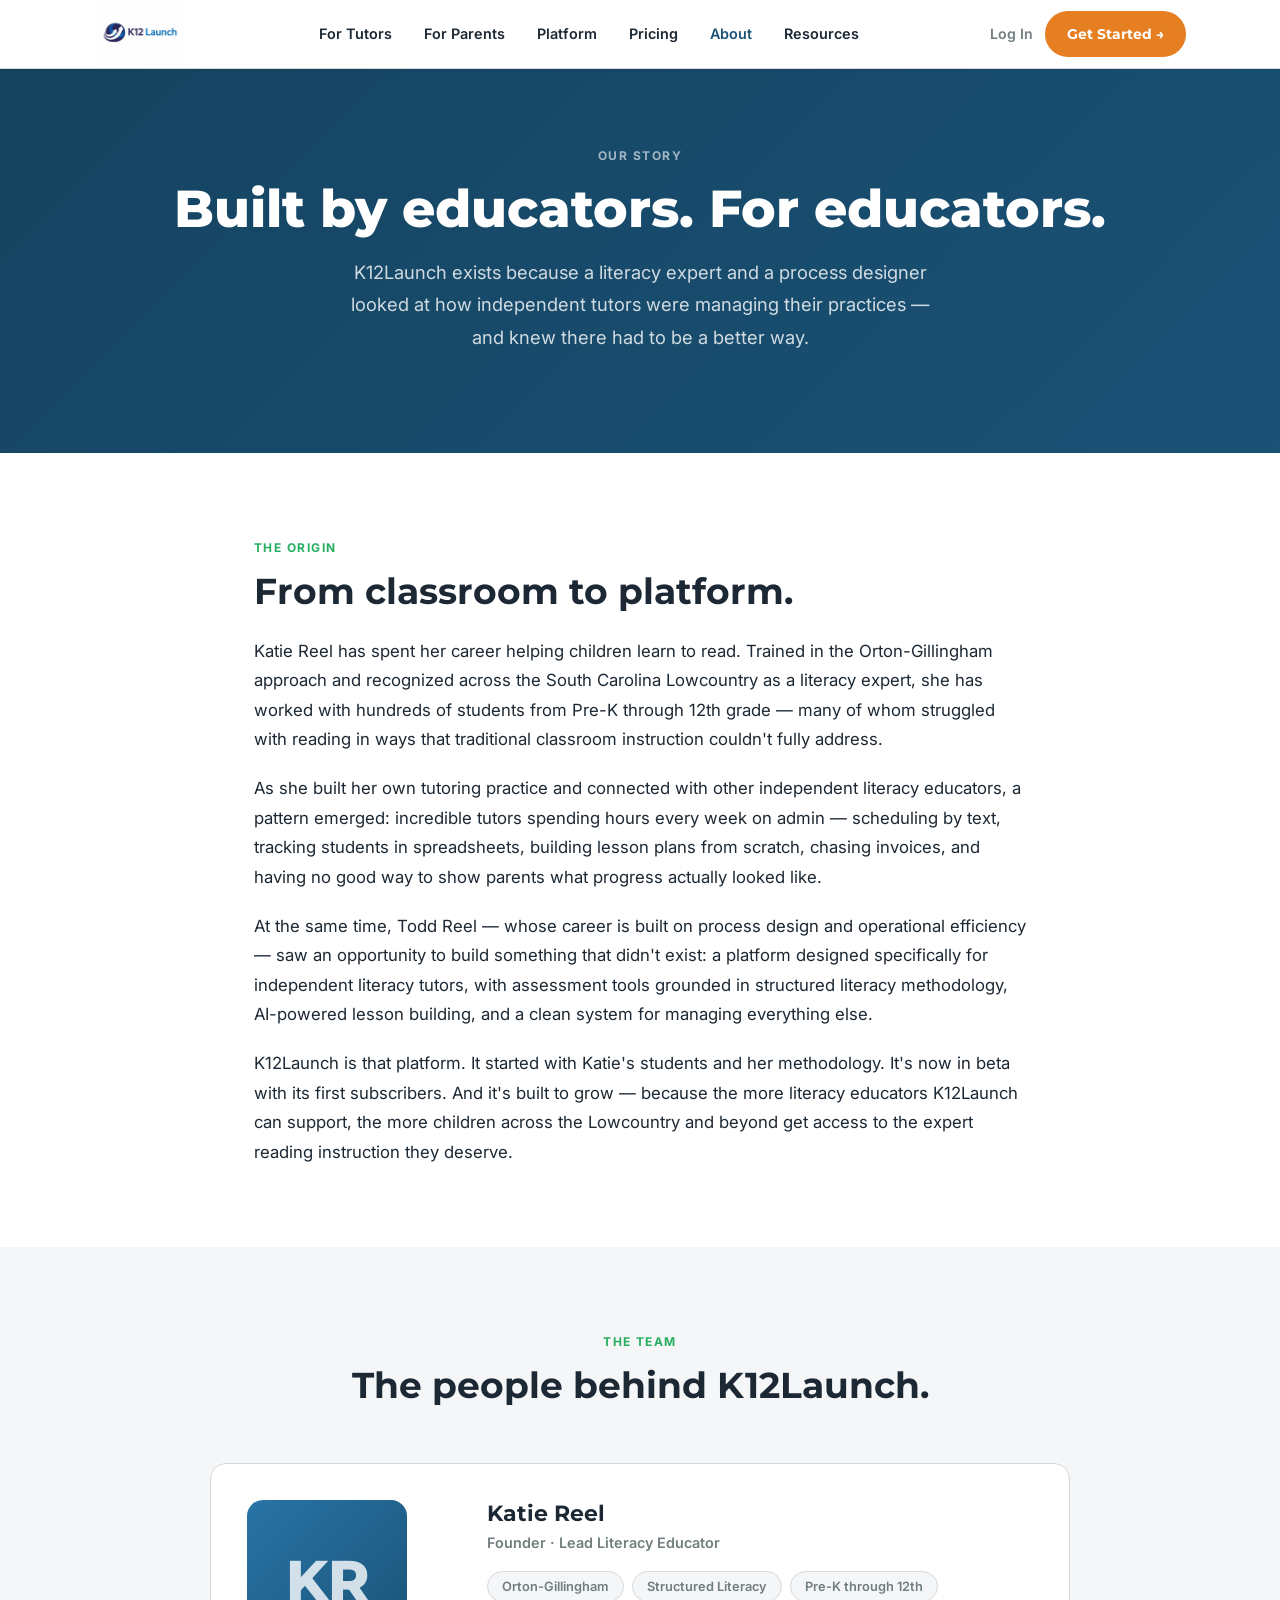
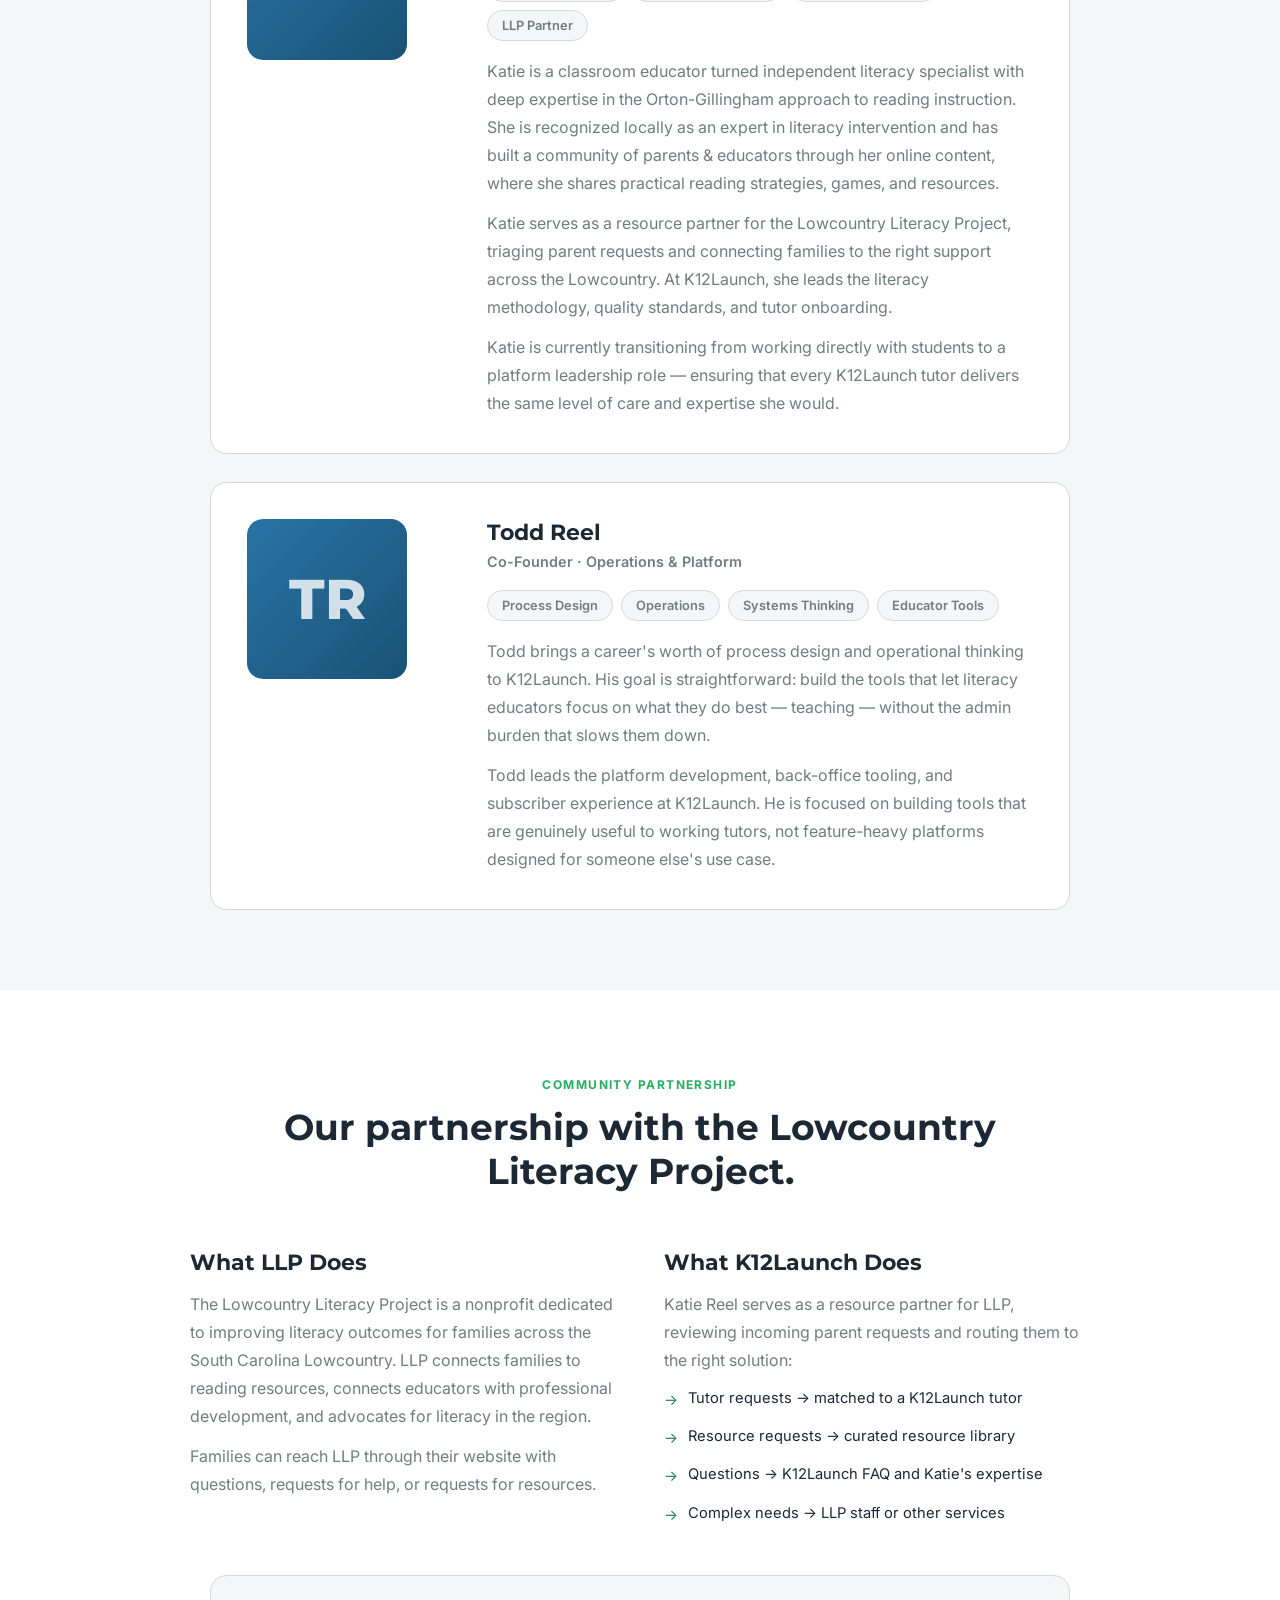
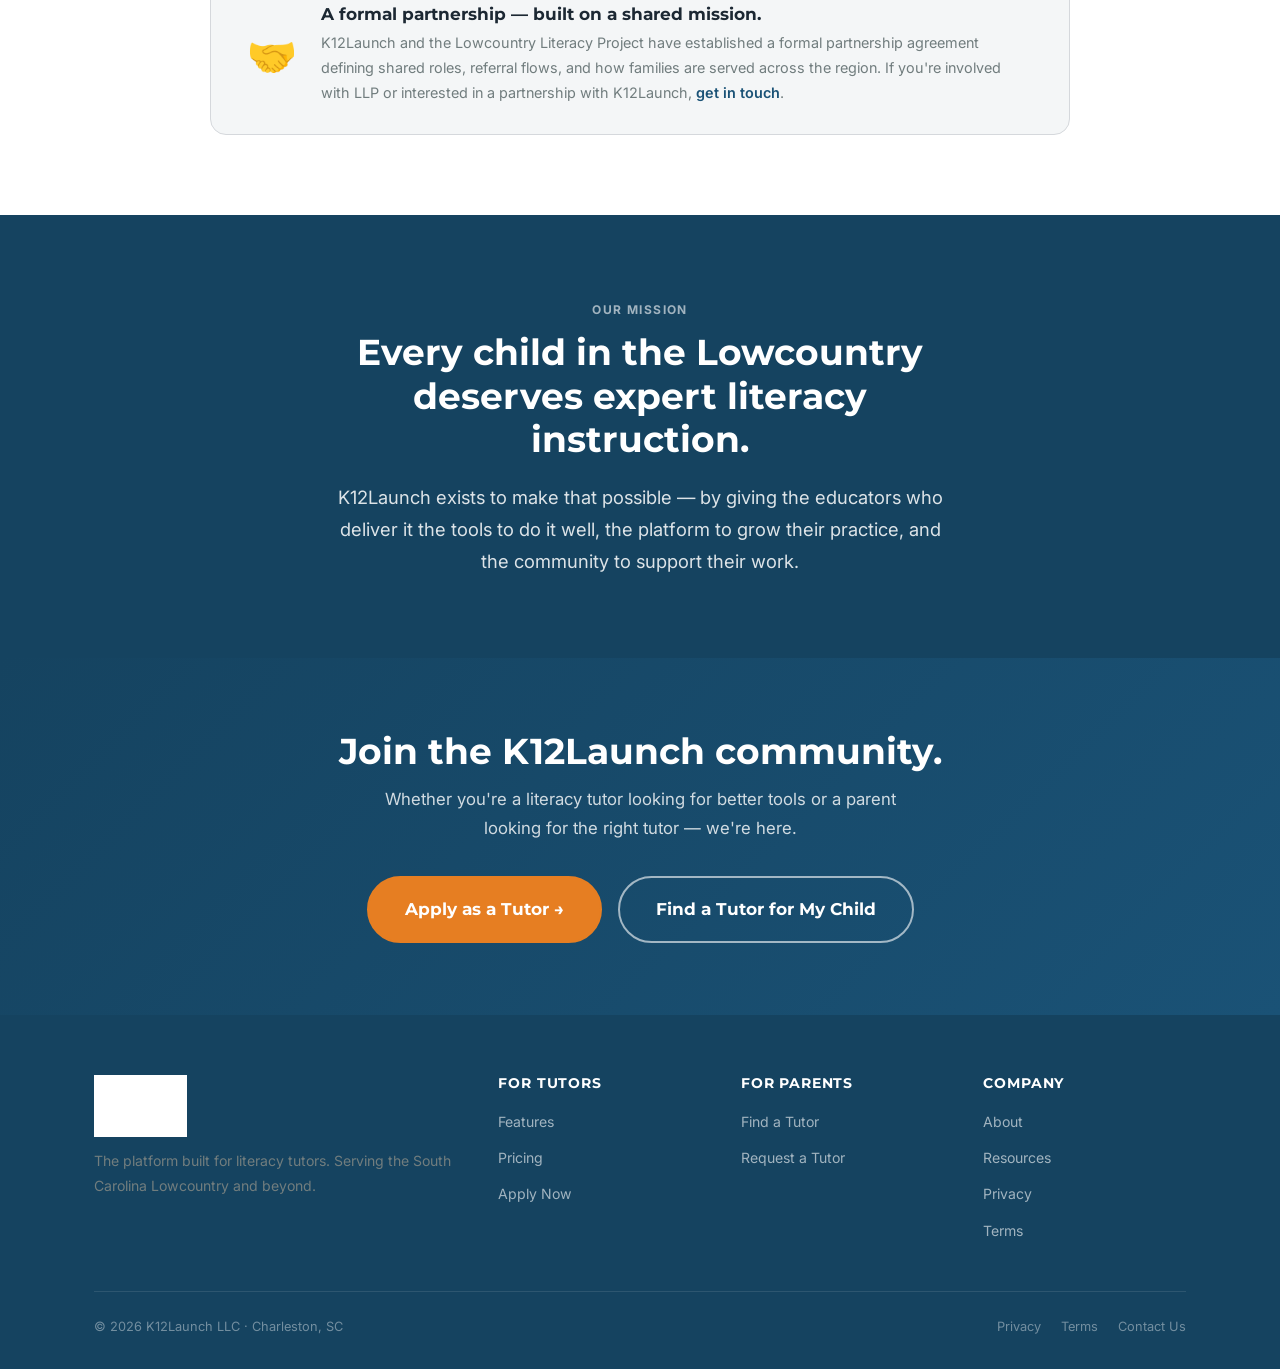
==== about.html @ 1f5b7066 "Update educator app screenshots, contact email, and About/Resources copy - Replace coded UI mockups " ====
﻿<!DOCTYPE html>
<html lang="en">
<head>
  <meta charset="UTF-8" />
  <meta name="viewport" content="width=device-width, initial-scale=1.0" />
  <title>About K12Launch — Built by Literacy Educators | Charleston, SC</title>
  <meta name="description" content="K12Launch was built by Katie Reel, Orton-Gillingham trained literacy educator, and Todd Reel. Learn our story, our structured literacy methodology, and our Lowcountry Literacy Project partnership." />
  <link rel="stylesheet" href="css/styles.css" />
</head>
<body>

<header class="nav">
  <div class="container">
    <div class="nav-inner">
      <a href="index.html" class="nav-logo"><img src="assets/k12launch-brand-logo.png" alt="K12Launch" /></a>
      <nav class="nav-links">
        <a href="for-tutors.html">For Tutors</a><a href="for-parents.html">For Parents</a>
        <a href="platform.html">Platform</a><a href="pricing.html">Pricing</a>
        <a href="about.html" class="active">About</a><a href="resources.html">Resources</a>
      </nav>
      <div class="nav-actions">
        <a href="https://k12launchstudent.lovable.app" target="_blank" rel="noopener noreferrer" class="nav-login">Log In</a>
        <a href="https://tally.so/r/obxk0M" target="_blank" rel="noopener noreferrer" class="btn btn-primary btn-sm">Get Started →</a>
        <button class="nav-hamburger" aria-label="Toggle menu" aria-expanded="false"><span></span><span></span><span></span></button>
      </div>
    </div>
  </div>
  <nav class="nav-mobile">
    <a href="for-tutors.html">For Tutors</a><a href="for-parents.html">For Parents</a>
    <a href="platform.html">Platform</a><a href="pricing.html">Pricing</a>
    <a href="about.html">About</a><a href="resources.html">Resources</a>
    <a href="https://k12launchstudent.lovable.app" target="_blank" rel="noopener noreferrer">Log In</a>
    <a href="https://tally.so/r/obxk0M" target="_blank" rel="noopener noreferrer" class="btn btn-primary">Get Started →</a>
  </nav>
</header>

<!-- HERO -->
<section class="page-hero">
  <div class="container">
    <div class="section-label section-label--light">Our Story</div>
    <h1>Built by educators. For educators.</h1>
    <p class="lead">K12Launch exists because a literacy expert and a process designer looked at how independent tutors were managing their practices — and knew there had to be a better way.</p>
  </div>
</section>

<!-- STORY -->
<section class="section">
  <div class="container" style="max-width:820px;margin:0 auto">
    <div class="section-label">The Origin</div>
    <h2 style="margin-bottom:24px">From classroom to platform.</h2>
    <p style="font-size:1.05rem;color:var(--text);margin-bottom:20px">Katie Reel has spent her career helping children learn to read. Trained in the Orton-Gillingham approach and recognized across the South Carolina Lowcountry as a literacy expert, she has worked with hundreds of students from Pre-K through 12th grade — many of whom struggled with reading in ways that traditional classroom instruction couldn't fully address.</p>
    <p style="font-size:1.05rem;color:var(--text);margin-bottom:20px">As she built her own tutoring practice and connected with other independent literacy educators, a pattern emerged: incredible tutors spending hours every week on admin — scheduling by text, tracking students in spreadsheets, building lesson plans from scratch, chasing invoices, and having no good way to show parents what progress actually looked like.</p>
    <p style="font-size:1.05rem;color:var(--text);margin-bottom:20px">At the same time, Todd Reel — whose career is built on process design and operational efficiency — saw an opportunity to build something that didn't exist: a platform designed specifically for independent literacy tutors, with assessment tools grounded in structured literacy methodology, AI-powered lesson building, and a clean system for managing everything else.</p>
    <p style="font-size:1.05rem;color:var(--text)">K12Launch is that platform. It started with Katie's students and her methodology. It's now in beta with its first subscribers. And it's built to grow — because the more literacy educators K12Launch can support, the more children across the Lowcountry and beyond get access to the expert reading instruction they deserve.</p>
  </div>
</section>

<!-- TEAM -->
<section class="section section--gray" id="katie">
  <div class="container">
    <div class="section-header text-center">
      <div class="section-label">The Team</div>
      <h2>The people behind K12Launch.</h2>
    </div>

    <div style="display:flex;flex-direction:column;gap:28px;max-width:860px;margin:0 auto">
      <div class="bio-card">
        <div>
          <div class="bio-avatar">KR</div>
          <!-- Replace bio-avatar with: <img src="assets/katie-reel.jpg" alt="Katie Reel" style="width:160px;height:160px;border-radius:12px;object-fit:cover"> -->
        </div>
        <div>
          <h2 class="bio-name">Katie Reel</h2>
          <div class="bio-title">Founder · Lead Literacy Educator</div>
          <div class="bio-tags">
            <span class="bio-tag">Orton-Gillingham</span>
            <span class="bio-tag">Structured Literacy</span>
            <span class="bio-tag">Pre-K through 12th</span>
            <span class="bio-tag">LLP Partner</span>
          </div>
          <p>Katie is a classroom educator turned independent literacy specialist with deep expertise in the Orton-Gillingham approach to reading instruction. She is recognized locally as an expert in literacy intervention and has built a community of parents &amp; educators through her online content, where she shares practical reading strategies, games, and resources.</p>
          <p style="margin-top:12px">Katie serves as a resource partner for the Lowcountry Literacy Project, triaging parent requests and connecting families to the right support across the Lowcountry. At K12Launch, she leads the literacy methodology, quality standards, and tutor onboarding.</p>
          <p style="margin-top:12px">Katie is currently transitioning from working directly with students to a platform leadership role — ensuring that every K12Launch tutor delivers the same level of care and expertise she would.</p>
        </div>
      </div>

      <div class="bio-card">
        <div>
          <div class="bio-avatar">TR</div>
          <!-- Replace bio-avatar with: <img src="assets/todd-reel.jpg" alt="Todd Reel" style="width:160px;height:160px;border-radius:12px;object-fit:cover"> -->
        </div>
        <div>
          <h2 class="bio-name">Todd Reel</h2>
          <div class="bio-title">Co-Founder · Operations &amp; Platform</div>
          <div class="bio-tags">
            <span class="bio-tag">Process Design</span>
            <span class="bio-tag">Operations</span>
            <span class="bio-tag">Systems Thinking</span>
            <span class="bio-tag">Educator Tools</span>
          </div>
          <p>Todd brings a career's worth of process design and operational thinking to K12Launch. His goal is straightforward: build the tools that let literacy educators focus on what they do best — teaching — without the admin burden that slows them down.</p>
          <p style="margin-top:12px">Todd leads the platform development, back-office tooling, and subscriber experience at K12Launch. He is focused on building tools that are genuinely useful to working tutors, not feature-heavy platforms designed for someone else's use case.</p>
        </div>
      </div>
    </div>
  </div>
</section>

<!-- LLP -->
<section class="section" id="llp">
  <div class="container">
    <div class="section-header text-center">
      <div class="section-label">Community Partnership</div>
      <h2>Our partnership with the Lowcountry Literacy Project.</h2>
    </div>
    <div style="display:grid;grid-template-columns:1fr 1fr;gap:48px;align-items:start;max-width:900px;margin:0 auto">
      <div>
        <h3 style="margin-bottom:14px">What LLP Does</h3>
        <p>The Lowcountry Literacy Project is a nonprofit dedicated to improving literacy outcomes for families across the South Carolina Lowcountry. LLP connects families to reading resources, connects educators with professional development, and advocates for literacy in the region.</p>
        <p style="margin-top:12px">Families can reach LLP through their website with questions, requests for help, or requests for resources.</p>
      </div>
      <div>
        <h3 style="margin-bottom:14px">What K12Launch Does</h3>
        <p>Katie Reel serves as a resource partner for LLP, reviewing incoming parent requests and routing them to the right solution:</p>
        <div class="feature-list" style="margin-top:12px">
          <div class="feature-list-item"><span class="check">→</span> Tutor requests → matched to a K12Launch tutor</div>
          <div class="feature-list-item"><span class="check">→</span> Resource requests → curated resource library</div>
          <div class="feature-list-item"><span class="check">→</span> Questions → K12Launch FAQ and Katie's expertise</div>
          <div class="feature-list-item"><span class="check">→</span> Complex needs → LLP staff or other services</div>
        </div>
      </div>
    </div>
    <div style="margin-top:48px">
      <div class="llp-banner">
        <div class="llp-banner-icon">🤝</div>
        <div>
          <h3>A formal partnership — built on a shared mission.</h3>
          <p>K12Launch and the Lowcountry Literacy Project have established a formal partnership agreement defining shared roles, referral flows, and how families are served across the region. If you're involved with LLP or interested in a partnership with K12Launch, <a href="mailto:k12launch@gmail.com">get in touch</a>.</p>
        </div>
      </div>
    </div>
  </div>
</section>

<!-- MISSION -->
<section class="section section--dark">
  <div class="container text-center" style="max-width:680px;margin:0 auto">
    <div class="section-label section-label--light">Our Mission</div>
    <h2 style="margin-bottom:20px">Every child in the Lowcountry deserves expert literacy instruction.</h2>
    <p class="lead text-white" style="opacity:.85">K12Launch exists to make that possible — by giving the educators who deliver it the tools to do it well, the platform to grow their practice, and the community to support their work.</p>
  </div>
</section>

<!-- CTA -->
<section class="cta-band">
  <div class="container">
    <h2>Join the K12Launch community.</h2>
    <p>Whether you're a literacy tutor looking for better tools or a parent looking for the right tutor — we're here.</p>
    <div class="btn-group">
      <a href="https://tally.so/r/obxk0M" target="_blank" rel="noopener noreferrer" class="btn btn-primary btn-lg">Apply as a Tutor →</a>
      <a href="contact.html" class="btn btn-secondary btn-lg">Find a Tutor for My Child</a>
    </div>
  </div>
</section>

<footer class="footer">
  <div class="container">
    <div class="footer-grid">
      <div class="footer-brand"><a href="index.html" class="nav-logo"><img src="assets/k12launch-brand-logo.png" alt="K12Launch" /></a><p class="footer-tagline">The platform built for literacy tutors. Serving the South Carolina Lowcountry and beyond.</p></div>
      <div class="footer-col"><h5>For Tutors</h5><ul><li><a href="for-tutors.html">Features</a></li><li><a href="pricing.html">Pricing</a></li><li><a href="https://tally.so/r/obxk0M" target="_blank" rel="noopener noreferrer">Apply Now</a></li></ul></div>
      <div class="footer-col"><h5>For Parents</h5><ul><li><a href="for-parents.html">Find a Tutor</a></li><li><a href="contact.html">Request a Tutor</a></li></ul></div>
      <div class="footer-col"><h5>Company</h5><ul><li><a href="about.html">About</a></li><li><a href="resources.html">Resources</a></li><li><a href="privacy.html">Privacy</a></li><li><a href="terms.html">Terms</a></li></ul></div>
    </div>
    <div class="footer-bottom"><span>© 2026 K12Launch LLC · Charleston, SC</span><div class="footer-bottom-links"><a href="privacy.html">Privacy</a><a href="terms.html">Terms</a><a href="mailto:k12launch@gmail.com">Contact Us</a></div></div>
  </div>
</footer>
<script src="js/main.js"></script>
</body>
</html>
---- css/styles.css ----
/* ============================================================
   K12Launch — Main Stylesheet
   UPDATE BRAND COLORS: search for "BRAND" to find all
   color variables that should match your logo/brand palette.
   ============================================================ */

/* --- Google Fonts import --- */
@import url('https://fonts.googleapis.com/css2?family=Montserrat:wght@600;700;800&family=Inter:wght@400;500;600&display=swap');

/* --- Design Tokens --- */
:root {
  /* BRAND COLORS — update these to match your logo */
  --primary:        #1A5276;   /* Deep navy blue — main brand color */
  --primary-light:  #2874A6;
  --primary-dark:   #154360;
  --secondary:      #1E8449;   /* Green — progress, growth */
  --secondary-light:#27AE60;
  --accent:         #E67E22;   /* Orange — CTAs, highlights */
  --accent-hover:   #CA6F1E;

  /* Neutrals */
  --text:           #1C2833;
  --text-muted:     #717D7E;
  --bg:             #F4F6F7;
  --bg-white:       #FFFFFF;
  --border:         #D5D8DC;

  /* Shadows */
  --shadow-sm:      0 1px 4px rgba(0,0,0,0.08);
  --shadow:         0 2px 12px rgba(0,0,0,0.10);
  --shadow-lg:      0 8px 32px rgba(0,0,0,0.14);

  /* Spacing */
  --section-pad:    80px;
  --section-pad-sm: 48px;

  /* Radius */
  --radius:         8px;
  --radius-lg:      16px;
  --radius-pill:    999px;

  /* Typography */
  --font-body:      'Inter', -apple-system, BlinkMacSystemFont, 'Segoe UI', sans-serif;
  --font-heading:   'Montserrat', -apple-system, BlinkMacSystemFont, 'Segoe UI', sans-serif;

  /* Max width */
  --max-w:          1140px;
  --max-w-text:     720px;
}

/* --- Reset & Base --- */
*, *::before, *::after { box-sizing: border-box; margin: 0; padding: 0; }

html { scroll-behavior: smooth; font-size: 16px; }

body {
  font-family: var(--font-body);
  color: var(--text);
  background: var(--bg-white);
  line-height: 1.65;
  -webkit-font-smoothing: antialiased;
}

img { max-width: 100%; display: block; }
a { color: inherit; text-decoration: none; }
ul { list-style: none; }
button { cursor: pointer; font-family: inherit; }

/* --- Typography Scale --- */
h1, h2, h3, h4, h5 {
  font-family: var(--font-heading);
  line-height: 1.2;
  color: var(--text);
}
h1 { font-size: clamp(2rem, 5vw, 3.25rem); font-weight: 800; }
h2 { font-size: clamp(1.5rem, 3.5vw, 2.25rem); font-weight: 700; }
h3 { font-size: clamp(1.1rem, 2.5vw, 1.4rem); font-weight: 700; }
h4 { font-size: 1.05rem; font-weight: 600; }
p  { font-size: 1rem; color: var(--text-muted); line-height: 1.75; }
p.lead { font-size: 1.15rem; color: var(--text); }

/* --- Layout Utilities --- */
.container {
  width: 100%;
  max-width: var(--max-w);
  margin: 0 auto;
  padding: 0 24px;
}
.section { padding: var(--section-pad) 0; }
.section--gray { background: var(--bg); }
.section--dark { background: var(--primary-dark); color: #fff; }
.section--dark h2, .section--dark h3 { color: #fff; }
.section--dark p { color: rgba(255,255,255,0.75); }

.text-center { text-align: center; }
.text-white  { color: #fff !important; }
.mb-4  { margin-bottom: 16px; }
.mb-8  { margin-bottom: 32px; }
.mb-12 { margin-bottom: 48px; }
.mt-8  { margin-top: 32px; }

.section-label {
  display: inline-block;
  font-size: 0.75rem;
  font-weight: 700;
  letter-spacing: 0.12em;
  text-transform: uppercase;
  color: var(--secondary-light);
  margin-bottom: 12px;
}
.section-label--light { color: rgba(255,255,255,0.6); }

.section-header {
  max-width: var(--max-w-text);
  margin: 0 auto 56px;
}
.section-header p { margin-top: 16px; font-size: 1.05rem; }

/* --- Grid Systems --- */
.grid-2 { display: grid; grid-template-columns: repeat(2,1fr); gap: 32px; }
.grid-3 { display: grid; grid-template-columns: repeat(3,1fr); gap: 28px; }
.grid-4 { display: grid; grid-template-columns: repeat(4,1fr); gap: 24px; }

@media (max-width: 900px) {
  .grid-3, .grid-4 { grid-template-columns: repeat(2,1fr); }
}
@media (max-width: 600px) {
  .grid-2, .grid-3, .grid-4 { grid-template-columns: 1fr; }
}

/* --- Buttons --- */
.btn {
  display: inline-flex;
  align-items: center;
  gap: 8px;
  padding: 14px 28px;
  border-radius: var(--radius-pill);
  font-family: var(--font-heading);
  font-size: 0.95rem;
  font-weight: 700;
  border: 2px solid transparent;
  transition: all 0.2s ease;
  white-space: nowrap;
}
.btn-primary {
  background: var(--accent);
  color: #fff;
  border-color: var(--accent);
}
.btn-primary:hover {
  background: var(--accent-hover);
  border-color: var(--accent-hover);
  transform: translateY(-1px);
  box-shadow: 0 4px 16px rgba(230,126,34,0.35);
}
.btn-secondary {
  background: transparent;
  color: #fff;
  border-color: rgba(255,255,255,0.6);
}
.btn-secondary:hover {
  background: rgba(255,255,255,0.12);
  border-color: #fff;
}
.btn-outline {
  background: transparent;
  color: var(--primary);
  border-color: var(--primary);
}
.btn-outline:hover {
  background: var(--primary);
  color: #fff;
}
.btn-green {
  background: var(--secondary);
  color: #fff;
  border-color: var(--secondary);
}
.btn-green:hover {
  background: var(--secondary-light);
  border-color: var(--secondary-light);
  transform: translateY(-1px);
}
.btn-sm { padding: 10px 20px; font-size: 0.85rem; }
.btn-lg { padding: 18px 36px; font-size: 1.05rem; }

/* --- Cards --- */
.card {
  background: var(--bg-white);
  border-radius: var(--radius-lg);
  padding: 32px;
  box-shadow: var(--shadow);
  transition: box-shadow 0.2s, transform 0.2s;
}
.card:hover { box-shadow: var(--shadow-lg); transform: translateY(-2px); }

.card-icon {
  width: 56px;
  height: 56px;
  border-radius: var(--radius);
  background: var(--bg);
  display: flex;
  align-items: center;
  justify-content: center;
  margin-bottom: 20px;
  font-size: 1.6rem;
}
.card-icon--blue  { background: rgba(26,82,118,0.1); }
.card-icon--green { background: rgba(30,132,73,0.1); }
.card-icon--orange{ background: rgba(230,126,34,0.1);}

.card h3 { margin-bottom: 10px; }
.card p  { font-size: 0.95rem; }

/* --- Badge --- */
.badge {
  display: inline-block;
  padding: 4px 12px;
  border-radius: var(--radius-pill);
  font-size: 0.72rem;
  font-weight: 700;
  letter-spacing: 0.06em;
  text-transform: uppercase;
}
.badge--coming { background: #FEF9E7; color: #B7950B; border: 1px solid #F9E79F; }
.badge--new    { background: #EAFAF1; color: #1E8449; border: 1px solid #A9DFBF; }
.badge--beta   { background: #EBF5FB; color: #1A5276; border: 1px solid #AED6F1; }

/* ============================================================
   NAVIGATION
   ============================================================ */
.nav {
  position: sticky;
  top: 0;
  z-index: 100;
  background: var(--bg-white);
  border-bottom: 1px solid var(--border);
  box-shadow: var(--shadow-sm);
}
.nav-inner {
  display: flex;
  align-items: center;
  justify-content: space-between;
  height: 68px;
  gap: 16px;
}

/* Logo */
.nav-logo {
  display: flex;
  align-items: center;
  gap: 10px;
  flex-shrink: 0;
}
.nav-logo img {
  height: 62px;
  width: auto;
}
.nav-logo-text {
  font-family: var(--font-heading);
  font-size: 1.3rem;
  font-weight: 800;
  color: var(--primary);
}
.nav-logo-text span { color: var(--accent); }

/* Desktop links */
.nav-links {
  display: flex;
  align-items: center;
  gap: 4px;
}
.nav-links a {
  padding: 8px 14px;
  border-radius: var(--radius);
  font-size: 0.9rem;
  font-weight: 600;
  color: var(--text);
  transition: background 0.15s, color 0.15s;
}
.nav-links a:hover { background: var(--bg); color: var(--primary); }
.nav-links a.active { color: var(--primary); }

/* Nav actions */
.nav-actions {
  display: flex;
  align-items: center;
  gap: 12px;
  flex-shrink: 0;
}
.nav-login {
  font-size: 0.88rem;
  font-weight: 600;
  color: var(--text-muted);
  transition: color 0.15s;
}
.nav-login:hover { color: var(--primary); }

/* Hamburger */
.nav-hamburger {
  display: none;
  flex-direction: column;
  gap: 5px;
  background: none;
  border: none;
  padding: 6px;
  border-radius: var(--radius);
}
.nav-hamburger span {
  display: block;
  width: 24px;
  height: 2px;
  background: var(--text);
  border-radius: 2px;
  transition: all 0.25s;
}

/* Mobile nav */
.nav-mobile {
  display: none;
  flex-direction: column;
  padding: 16px 24px 24px;
  border-top: 1px solid var(--border);
  gap: 4px;
}
.nav-mobile a {
  padding: 10px 12px;
  border-radius: var(--radius);
  font-size: 0.95rem;
  font-weight: 600;
  color: var(--text);
  display: block;
}
.nav-mobile a:hover { background: var(--bg); color: var(--primary); }
.nav-mobile .btn { margin-top: 12px; width: 100%; justify-content: center; }

@media (max-width: 860px) {
  .nav-links, .nav-login { display: none; }
  .nav-hamburger { display: flex; }
  .nav-mobile.open { display: flex; }
}

/* ============================================================
   HERO
   ============================================================ */
.hero {
  background: linear-gradient(135deg, var(--primary-dark) 0%, var(--primary) 60%, var(--primary-light) 100%);
  color: #fff;
  padding: 100px 0 80px;
  position: relative;
  overflow: hidden;
}
.hero::before {
  content: '';
  position: absolute;
  inset: 0;
  background: url("data:image/svg+xml,%3Csvg width='60' height='60' viewBox='0 0 60 60' xmlns='http://www.w3.org/2000/svg'%3E%3Cg fill='none' fill-rule='evenodd'%3E%3Cg fill='%23ffffff' fill-opacity='0.03'%3E%3Cpath d='M36 34v-4h-2v4h-4v2h4v4h2v-4h4v-2h-4zm0-30V0h-2v4h-4v2h4v4h2V6h4V4h-4zM6 34v-4H4v4H0v2h4v4h2v-4h4v-2H6zM6 4V0H4v4H0v2h4v4h2V6h4V4H6z'/%3E%3C/g%3E%3C/g%3E%3C/svg%3E");
}
.hero .container { position: relative; }
.hero h1 { color: #fff; margin-bottom: 20px; }
.hero p.lead { color: rgba(255,255,255,0.85); max-width: 580px; margin-bottom: 36px; }
.hero-ctas { display: flex; gap: 16px; flex-wrap: wrap; }
.hero-eyebrow {
  display: inline-block;
  background: rgba(255,255,255,0.15);
  border: 1px solid rgba(255,255,255,0.25);
  border-radius: var(--radius-pill);
  padding: 6px 16px;
  font-size: 0.8rem;
  font-weight: 600;
  letter-spacing: 0.06em;
  text-transform: uppercase;
  color: rgba(255,255,255,0.9);
  margin-bottom: 20px;
}

/* Hero split (two columns) */
.hero-split { display: grid; grid-template-columns: 1fr 1fr; gap: 60px; align-items: center; }
.hero-visual {
  background: rgba(255,255,255,0.08);
  border: 1px solid rgba(255,255,255,0.15);
  border-radius: var(--radius-lg);
  padding: 32px;
  backdrop-filter: blur(8px);
}
.hero-visual-label {
  font-size: 0.72rem;
  font-weight: 700;
  letter-spacing: 0.1em;
  text-transform: uppercase;
  color: rgba(255,255,255,0.5);
  margin-bottom: 16px;
}
.stat-row { display: flex; gap: 24px; flex-wrap: wrap; }
.stat-item { flex: 1; min-width: 100px; }
.stat-num {
  font-family: var(--font-heading);
  font-size: 2rem;
  font-weight: 800;
  color: #fff;
  line-height: 1;
}
.stat-label { font-size: 0.8rem; color: rgba(255,255,255,0.6); margin-top: 4px; }

@media (max-width: 780px) {
  .hero { padding: 64px 0 56px; }
  .hero-split { grid-template-columns: 1fr; gap: 40px; }
  .hero-visual { display: none; }
}

/* ============================================================
   PROOF BAR
   ============================================================ */
.proof-bar {
  background: var(--primary-dark);
  padding: 20px 0;
}
.proof-bar-inner {
  display: flex;
  align-items: center;
  justify-content: center;
  gap: 40px;
  flex-wrap: wrap;
}
.proof-item {
  display: flex;
  align-items: center;
  gap: 10px;
  color: rgba(255,255,255,0.8);
  font-size: 0.88rem;
  font-weight: 600;
}
.proof-item .icon { font-size: 1.1rem; }

/* ============================================================
   AUDIENCE SPLIT
   ============================================================ */
.audience-split { display: grid; grid-template-columns: 1fr 1fr; gap: 0; }
.audience-panel {
  padding: 64px 48px;
}
.audience-panel--tutors { background: var(--bg-white); }
.audience-panel--parents { background: var(--bg); }
.audience-panel h2 { margin-bottom: 12px; }
.audience-panel p { margin-bottom: 28px; }
.audience-benefits { display: flex; flex-direction: column; gap: 16px; margin-bottom: 32px; }
.audience-benefit {
  display: flex;
  align-items: flex-start;
  gap: 14px;
}
.audience-benefit-icon {
  width: 36px;
  height: 36px;
  border-radius: var(--radius);
  display: flex;
  align-items: center;
  justify-content: center;
  font-size: 1rem;
  flex-shrink: 0;
  margin-top: 2px;
}
.audience-benefit-icon--blue   { background: rgba(26,82,118,0.1); }
.audience-benefit-icon--green  { background: rgba(30,132,73,0.1); }
.audience-benefit h4 { margin-bottom: 2px; font-size: 0.95rem; }
.audience-benefit p  { font-size: 0.88rem; margin: 0; }

@media (max-width: 780px) {
  .audience-split { grid-template-columns: 1fr; }
  .audience-panel { padding: 48px 24px; }
}

/* ============================================================
   STEPS / HOW IT WORKS
   ============================================================ */
.steps { display: grid; grid-template-columns: repeat(3,1fr); gap: 32px; counter-reset: steps; }
.step {
  position: relative;
  padding-left: 24px;
}
.step::before {
  counter-increment: steps;
  content: counter(steps);
  position: absolute;
  left: 0;
  top: 0;
  width: 32px;
  height: 32px;
  border-radius: 50%;
  background: var(--primary);
  color: #fff;
  font-family: var(--font-heading);
  font-size: 0.85rem;
  font-weight: 800;
  display: flex;
  align-items: center;
  justify-content: center;
  flex-shrink: 0;
}
.step-content { padding-left: 12px; }
.step h3 { margin-bottom: 8px; font-size: 1.05rem; }
.step p  { font-size: 0.92rem; }

@media (max-width: 700px) {
  .steps { grid-template-columns: 1fr; gap: 28px; }
}

/* ============================================================
   FEATURE GRID
   ============================================================ */
.feature-card {
  background: var(--bg-white);
  border: 1px solid var(--border);
  border-radius: var(--radius-lg);
  padding: 28px;
  transition: box-shadow 0.2s, transform 0.2s;
}
.feature-card:hover { box-shadow: var(--shadow-lg); transform: translateY(-2px); }
.feature-card .badge { margin-bottom: 16px; }
.feature-card h3 { font-size: 1.05rem; margin-bottom: 10px; }
.feature-card p  { font-size: 0.9rem; }
.feature-icon { font-size: 2rem; margin-bottom: 14px; }

/* ============================================================
   TESTIMONIALS
   ============================================================ */
.testimonial-grid { display: grid; grid-template-columns: repeat(3,1fr); gap: 24px; }
.testimonial {
  background: var(--bg-white);
  border: 1px solid var(--border);
  border-radius: var(--radius-lg);
  padding: 28px;
}
.testimonial-stars { color: #F1C40F; font-size: 0.9rem; margin-bottom: 14px; }
.testimonial-body { font-size: 0.95rem; color: var(--text); font-style: italic; margin-bottom: 20px; line-height: 1.7; }
.testimonial-author { display: flex; align-items: center; gap: 12px; }
.testimonial-avatar {
  width: 44px; height: 44px;
  border-radius: 50%;
  background: var(--primary);
  color: #fff;
  font-family: var(--font-heading);
  font-size: 1rem;
  font-weight: 700;
  display: flex;
  align-items: center;
  justify-content: center;
  flex-shrink: 0;
}
.testimonial-name  { font-weight: 700; font-size: 0.9rem; }
.testimonial-title { font-size: 0.8rem; color: var(--text-muted); }

@media (max-width: 860px) { .testimonial-grid { grid-template-columns: 1fr; } }

/* ============================================================
   PRICING
   ============================================================ */
.pricing-grid { display: grid; grid-template-columns: repeat(3,1fr); gap: 24px; align-items: start; }

.pricing-card {
  background: var(--bg-white);
  border: 2px solid var(--border);
  border-radius: var(--radius-lg);
  padding: 36px 28px;
  position: relative;
  transition: box-shadow 0.2s;
}
.pricing-card:hover { box-shadow: var(--shadow-lg); }
.pricing-card--featured {
  border-color: var(--primary);
  box-shadow: var(--shadow-lg);
  transform: scale(1.02);
}
.pricing-card--featured .pricing-popular {
  position: absolute;
  top: -14px;
  left: 50%;
  transform: translateX(-50%);
  background: var(--primary);
  color: #fff;
  font-size: 0.72rem;
  font-weight: 700;
  letter-spacing: 0.08em;
  text-transform: uppercase;
  padding: 5px 16px;
  border-radius: var(--radius-pill);
  white-space: nowrap;
}
.pricing-tier   { font-size: 0.8rem; font-weight: 700; letter-spacing: 0.1em; text-transform: uppercase; color: var(--text-muted); margin-bottom: 8px; }
.pricing-price  { font-family: var(--font-heading); font-size: 2.75rem; font-weight: 800; color: var(--text); line-height: 1; display: flex; align-items: flex-start; gap: 2px; }
.pricing-price sup { font-size: 1.25rem; line-height: 1; margin-top: 6px; }
.pricing-price span:first-of-type { line-height: 1; }
.pricing-price span:last-child { font-size: 0.95rem; font-weight: 500; color: var(--text-muted); align-self: flex-end; margin-bottom: 4px; }
/* Billing toggle checked state */
#billing-toggle:checked + span { background: var(--secondary) !important; }
#billing-toggle:checked + span + span { left: calc(100% - 23px) !important; }
.pricing-desc   { font-size: 0.88rem; color: var(--text-muted); margin: 12px 0 24px; }
.pricing-divider { border: none; border-top: 1px solid var(--border); margin: 24px 0; }
.pricing-features { display: flex; flex-direction: column; gap: 12px; margin-bottom: 32px; }
.pricing-feature {
  display: flex;
  align-items: flex-start;
  gap: 10px;
  font-size: 0.88rem;
  color: var(--text);
}
.pricing-feature .check { color: var(--secondary); font-size: 1rem; flex-shrink: 0; margin-top: 1px; }
.pricing-feature .dash  { color: var(--border); font-size: 1rem; flex-shrink: 0; }
.pricing-card .btn { width: 100%; justify-content: center; }

@media (max-width: 860px) {
  .pricing-grid { grid-template-columns: 1fr; max-width: 440px; margin: 0 auto; }
  .pricing-card--featured { transform: none; }
}

/* ============================================================
   COMPARISON TABLE
   ============================================================ */
.compare-table { width: 100%; border-collapse: collapse; font-size: 0.9rem; }
.compare-table th, .compare-table td { padding: 14px 16px; text-align: left; border-bottom: 1px solid var(--border); }
.compare-table thead th { font-family: var(--font-heading); font-weight: 700; background: var(--bg); }
.compare-table thead th:not(:first-child) { text-align: center; }
.compare-table td:not(:first-child) { text-align: center; }
.compare-table tr:hover td { background: var(--bg); }
.compare-table .check { color: var(--secondary); font-weight: 700; }
.compare-table .dash  { color: var(--border); }
.compare-table .featured-col { background: rgba(26,82,118,0.04); }

/* ============================================================
   FAQ
   ============================================================ */
.faq-list { max-width: 720px; margin: 0 auto; display: flex; flex-direction: column; gap: 0; }
.faq-item { border-bottom: 1px solid var(--border); }
.faq-question {
  width: 100%;
  background: none;
  border: none;
  text-align: left;
  padding: 20px 0;
  font-family: var(--font-heading);
  font-size: 1rem;
  font-weight: 700;
  color: var(--text);
  display: flex;
  justify-content: space-between;
  align-items: center;
  gap: 16px;
}
.faq-question:hover { color: var(--primary); }
.faq-icon { font-size: 1.25rem; flex-shrink: 0; transition: transform 0.25s; color: var(--primary); }
.faq-answer { font-size: 0.95rem; color: var(--text-muted); padding: 0 0 20px; display: none; line-height: 1.75; }
.faq-item.open .faq-answer  { display: block; }
.faq-item.open .faq-icon { transform: rotate(45deg); }

/* ============================================================
   CALLOUT / CTA SECTION
   ============================================================ */
.cta-band {
  background: linear-gradient(135deg, var(--primary-dark), var(--primary));
  padding: 72px 0;
  text-align: center;
  color: #fff;
}
.cta-band h2 { color: #fff; margin-bottom: 12px; }
.cta-band p  { color: rgba(255,255,255,0.8); max-width: 560px; margin: 0 auto 32px; font-size: 1.05rem; }
.cta-band .btn-group { display: flex; gap: 16px; justify-content: center; flex-wrap: wrap; }

/* ============================================================
   LLP BANNER
   ============================================================ */
.llp-banner {
  background: var(--bg);
  border: 1px solid var(--border);
  border-radius: var(--radius-lg);
  padding: 28px 36px;
  display: flex;
  align-items: center;
  gap: 24px;
  max-width: 860px;
  margin: 0 auto;
}
.llp-banner-icon { font-size: 2.5rem; flex-shrink: 0; }
.llp-banner h3 { margin-bottom: 6px; font-size: 1.05rem; }
.llp-banner p  { font-size: 0.9rem; margin: 0; }
.llp-banner a  { color: var(--primary); font-weight: 600; }
.llp-banner a:hover { text-decoration: underline; }

@media (max-width: 600px) {
  .llp-banner { flex-direction: column; text-align: center; padding: 24px; }
}

/* ============================================================
   FORMS
   ============================================================ */
.form-group { display: flex; flex-direction: column; gap: 6px; }
.form-group label { font-size: 0.88rem; font-weight: 600; color: var(--text); }
.form-group input,
.form-group select,
.form-group textarea {
  padding: 12px 16px;
  border: 1.5px solid var(--border);
  border-radius: var(--radius);
  font-family: var(--font-body);
  font-size: 0.95rem;
  color: var(--text);
  background: var(--bg-white);
  transition: border-color 0.15s, box-shadow 0.15s;
  width: 100%;
}
.form-group input:focus,
.form-group select:focus,
.form-group textarea:focus {
  outline: none;
  border-color: var(--primary);
  box-shadow: 0 0 0 3px rgba(26,82,118,0.12);
}
.form-group textarea { resize: vertical; min-height: 120px; }
.form-row { display: grid; grid-template-columns: 1fr 1fr; gap: 16px; }
.form-stack { display: flex; flex-direction: column; gap: 20px; }
.form-submit { margin-top: 8px; }
.form-note { font-size: 0.8rem; color: var(--text-muted); margin-top: 8px; }

.form-panel {
  background: var(--bg-white);
  border: 1px solid var(--border);
  border-radius: var(--radius-lg);
  padding: 36px;
  box-shadow: var(--shadow);
}
.form-panel h3 { margin-bottom: 6px; }
.form-panel .panel-desc { font-size: 0.9rem; color: var(--text-muted); margin-bottom: 28px; }

@media (max-width: 500px) { .form-row { grid-template-columns: 1fr; } }

/* ============================================================
   FEATURE DETAIL (Platform page)
   ============================================================ */
.feature-detail {
  display: grid;
  grid-template-columns: 1fr 1fr;
  gap: 60px;
  align-items: center;
  padding: var(--section-pad) 0;
  border-bottom: 1px solid var(--border);
}
.feature-detail:last-of-type { border-bottom: none; }
.feature-detail.reverse { direction: rtl; }
.feature-detail.reverse > * { direction: ltr; }
.feature-detail-text h2 { margin-bottom: 16px; }
.feature-detail-text p { margin-bottom: 20px; }
.feature-list { display: flex; flex-direction: column; gap: 12px; }
.feature-list-item { display: flex; align-items: flex-start; gap: 10px; font-size: 0.92rem; }
.feature-list-item .check { color: var(--secondary); flex-shrink: 0; margin-top: 2px; }
.feature-mock {
  background: linear-gradient(145deg, var(--bg) 0%, #fff 100%);
  border: 1px solid var(--border);
  border-radius: var(--radius-lg);
  padding: 32px;
  box-shadow: var(--shadow-lg);
  min-height: 280px;
  display: flex;
  flex-direction: column;
  gap: 16px;
}
.mock-bar {
  height: 10px;
  border-radius: var(--radius-pill);
  background: var(--border);
}
.mock-bar--40  { width: 40%; background: var(--primary-light); opacity: 0.5; }
.mock-bar--70  { width: 70%; background: var(--secondary); opacity: 0.4; }
.mock-bar--55  { width: 55%; background: var(--accent); opacity: 0.4; }
.mock-bar--85  { width: 85%; }
.mock-level {
  display: flex;
  gap: 8px;
  align-items: center;
  font-size: 0.85rem;
  font-weight: 600;
  color: var(--text-muted);
}
.mock-level-badge {
  background: var(--primary);
  color: #fff;
  border-radius: var(--radius-pill);
  padding: 3px 12px;
  font-size: 0.75rem;
  font-weight: 700;
}
.mock-level-bar { flex: 1; height: 8px; border-radius: var(--radius-pill); background: var(--bg); overflow: hidden; }
.mock-level-fill { height: 100%; background: var(--secondary); border-radius: var(--radius-pill); }

@media (max-width: 780px) {
  .feature-detail { grid-template-columns: 1fr; gap: 32px; direction: ltr; }
  .feature-detail.reverse { direction: ltr; }
}

/* ============================================================
   PAGE HERO (inner pages)
   ============================================================ */
.page-hero {
  background: linear-gradient(135deg, var(--primary-dark) 0%, var(--primary) 100%);
  color: #fff;
  padding: 72px 0;
  text-align: center;
}
.page-hero h1 { color: #fff; margin-bottom: 16px; }
.page-hero p.lead { color: rgba(255,255,255,0.8); max-width: 600px; margin: 0 auto 28px; }

/* ============================================================
   ABOUT PAGE
   ============================================================ */
.bio-card {
  display: grid;
  grid-template-columns: 200px 1fr;
  gap: 40px;
  align-items: start;
  padding: 36px;
  background: var(--bg-white);
  border: 1px solid var(--border);
  border-radius: var(--radius-lg);
}
.bio-avatar {
  width: 160px; height: 160px;
  border-radius: var(--radius-lg);
  background: linear-gradient(135deg, var(--primary-light), var(--primary));
  display: flex;
  align-items: center;
  justify-content: center;
  font-family: var(--font-heading);
  font-size: 3.5rem;
  font-weight: 800;
  color: rgba(255,255,255,0.8);
  flex-shrink: 0;
}
.bio-name { font-size: 1.4rem; margin-bottom: 4px; }
.bio-title { font-size: 0.9rem; color: var(--text-muted); font-weight: 600; margin-bottom: 16px; }
.bio-tags { display: flex; flex-wrap: wrap; gap: 8px; margin: 16px 0; }
.bio-tag {
  background: var(--bg);
  border: 1px solid var(--border);
  border-radius: var(--radius-pill);
  padding: 4px 14px;
  font-size: 0.8rem;
  font-weight: 600;
  color: var(--text-muted);
}

@media (max-width: 600px) {
  .bio-card { grid-template-columns: 1fr; text-align: center; }
  .bio-avatar { margin: 0 auto; }
  .bio-tags { justify-content: center; }
}

/* ============================================================
   RESOURCES / BLOG
   ============================================================ */
.blog-grid { display: grid; grid-template-columns: repeat(3,1fr); gap: 28px; }
.blog-card {
  background: var(--bg-white);
  border: 1px solid var(--border);
  border-radius: var(--radius-lg);
  overflow: hidden;
  transition: box-shadow 0.2s, transform 0.2s;
}
.blog-card:hover { box-shadow: var(--shadow-lg); transform: translateY(-2px); }
.blog-card-img {
  height: 180px;
  background: linear-gradient(135deg, var(--primary), var(--primary-light));
  display: flex;
  align-items: center;
  justify-content: center;
  font-size: 3rem;
}
.blog-card-body { padding: 24px; }
.blog-cat { font-size: 0.72rem; font-weight: 700; letter-spacing: 0.1em; text-transform: uppercase; color: var(--secondary); margin-bottom: 10px; }
.blog-card h3 { font-size: 1rem; margin-bottom: 8px; line-height: 1.4; }
.blog-card p  { font-size: 0.88rem; }
.blog-card-footer { padding: 0 24px 20px; font-size: 0.8rem; color: var(--text-muted); display: flex; justify-content: space-between; }

@media (max-width: 860px) { .blog-grid { grid-template-columns: 1fr 1fr; } }
@media (max-width: 540px) { .blog-grid { grid-template-columns: 1fr; } }

/* ============================================================
   FOOTER
   ============================================================ */
.footer {
  background: var(--primary-dark);
  color: rgba(255,255,255,0.75);
  padding: 60px 0 32px;
}
.footer-grid {
  display: grid;
  grid-template-columns: 1.8fr repeat(3, 1fr);
  gap: 40px;
  margin-bottom: 48px;
}
.footer-brand .nav-logo-text { color: #fff; }
.footer-brand .nav-logo-text span { color: var(--accent); }
.footer-brand .nav-logo img { filter: brightness(0) invert(1); }
.footer-tagline { font-size: 0.88rem; margin: 12px 0 20px; }
.footer-social { display: flex; gap: 12px; }
.footer-social a {
  width: 36px; height: 36px;
  border-radius: 50%;
  border: 1px solid rgba(255,255,255,0.2);
  display: flex; align-items: center; justify-content: center;
  font-size: 1rem;
  transition: background 0.15s, border-color 0.15s;
}
.footer-social a:hover { background: rgba(255,255,255,0.1); border-color: rgba(255,255,255,0.5); }

.footer-col h5 { color: #fff; font-size: 0.85rem; letter-spacing: 0.06em; text-transform: uppercase; margin-bottom: 16px; }
.footer-col ul { display: flex; flex-direction: column; gap: 10px; }
.footer-col a { font-size: 0.88rem; color: rgba(255,255,255,0.6); transition: color 0.15s; }
.footer-col a:hover { color: #fff; }

.footer-bottom {
  border-top: 1px solid rgba(255,255,255,0.1);
  padding-top: 24px;
  display: flex;
  justify-content: space-between;
  align-items: center;
  flex-wrap: wrap;
  gap: 12px;
  font-size: 0.8rem;
  color: rgba(255,255,255,0.4);
}
.footer-bottom a { color: rgba(255,255,255,0.4); }
.footer-bottom a:hover { color: rgba(255,255,255,0.8); }
.footer-bottom-links { display: flex; gap: 20px; }

@media (max-width: 860px) { .footer-grid { grid-template-columns: 1fr 1fr; } }
@media (max-width: 500px) { .footer-grid { grid-template-columns: 1fr; } }

/* ============================================================
   UTILITIES / MISC
   ============================================================ */
.divider { border: none; border-top: 1px solid var(--border); margin: 0; }
.tag-row  { display: flex; flex-wrap: wrap; gap: 8px; }
.tag {
  background: rgba(26,82,118,0.08);
  color: var(--primary);
  border-radius: var(--radius-pill);
  padding: 5px 14px;
  font-size: 0.82rem;
  font-weight: 600;
}

/* Success/error states */
.alert {
  padding: 14px 18px;
  border-radius: var(--radius);
  font-size: 0.9rem;
  font-weight: 500;
  display: none;
}
.alert--success { background: #EAFAF1; color: #1E8449; border: 1px solid #A9DFBF; }
.alert--error   { background: #FDEDEC; color: #C0392B; border: 1px solid #F1948A; }

/* Scroll reveal (added by JS) */
.reveal { opacity: 0; transform: translateY(20px); transition: opacity 0.55s ease, transform 0.55s ease; }
.reveal.visible { opacity: 1; transform: none; }

/* Print */
@media print { .nav, .footer, .cta-band { display: none; } }
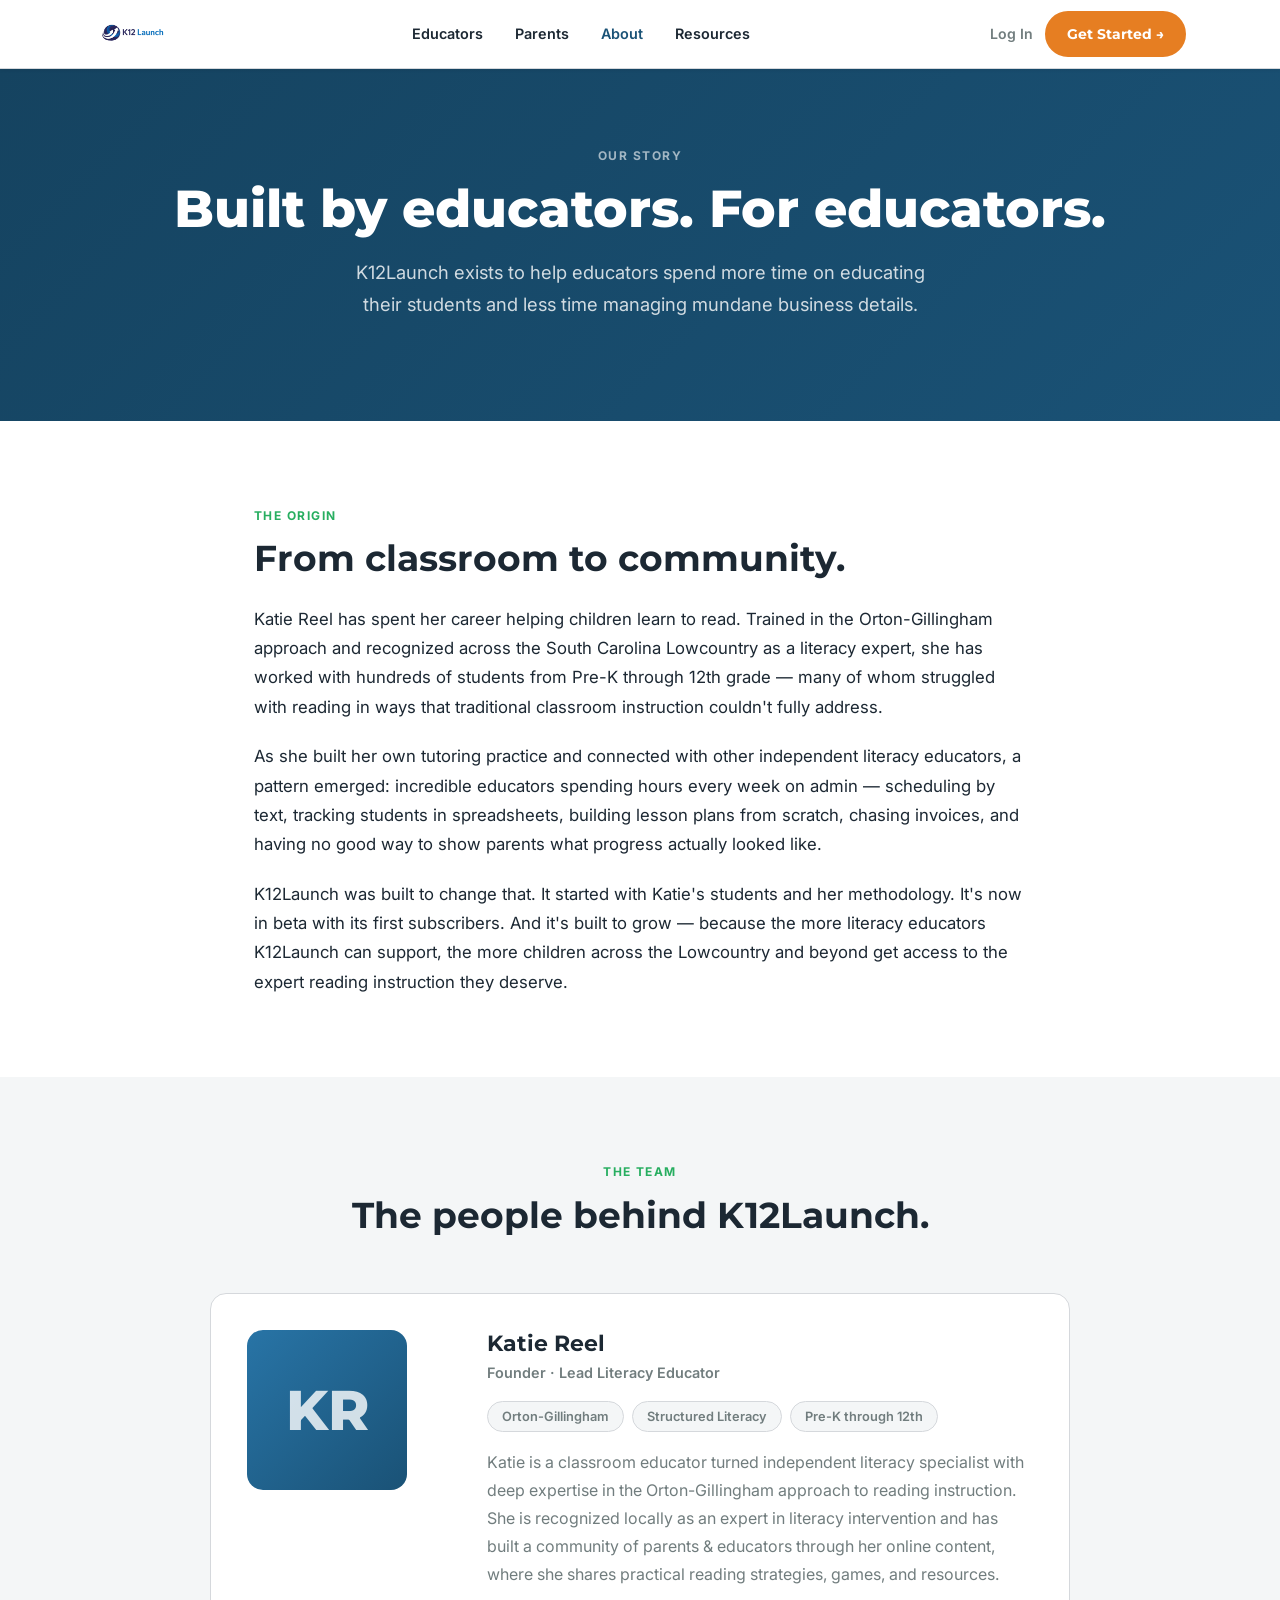
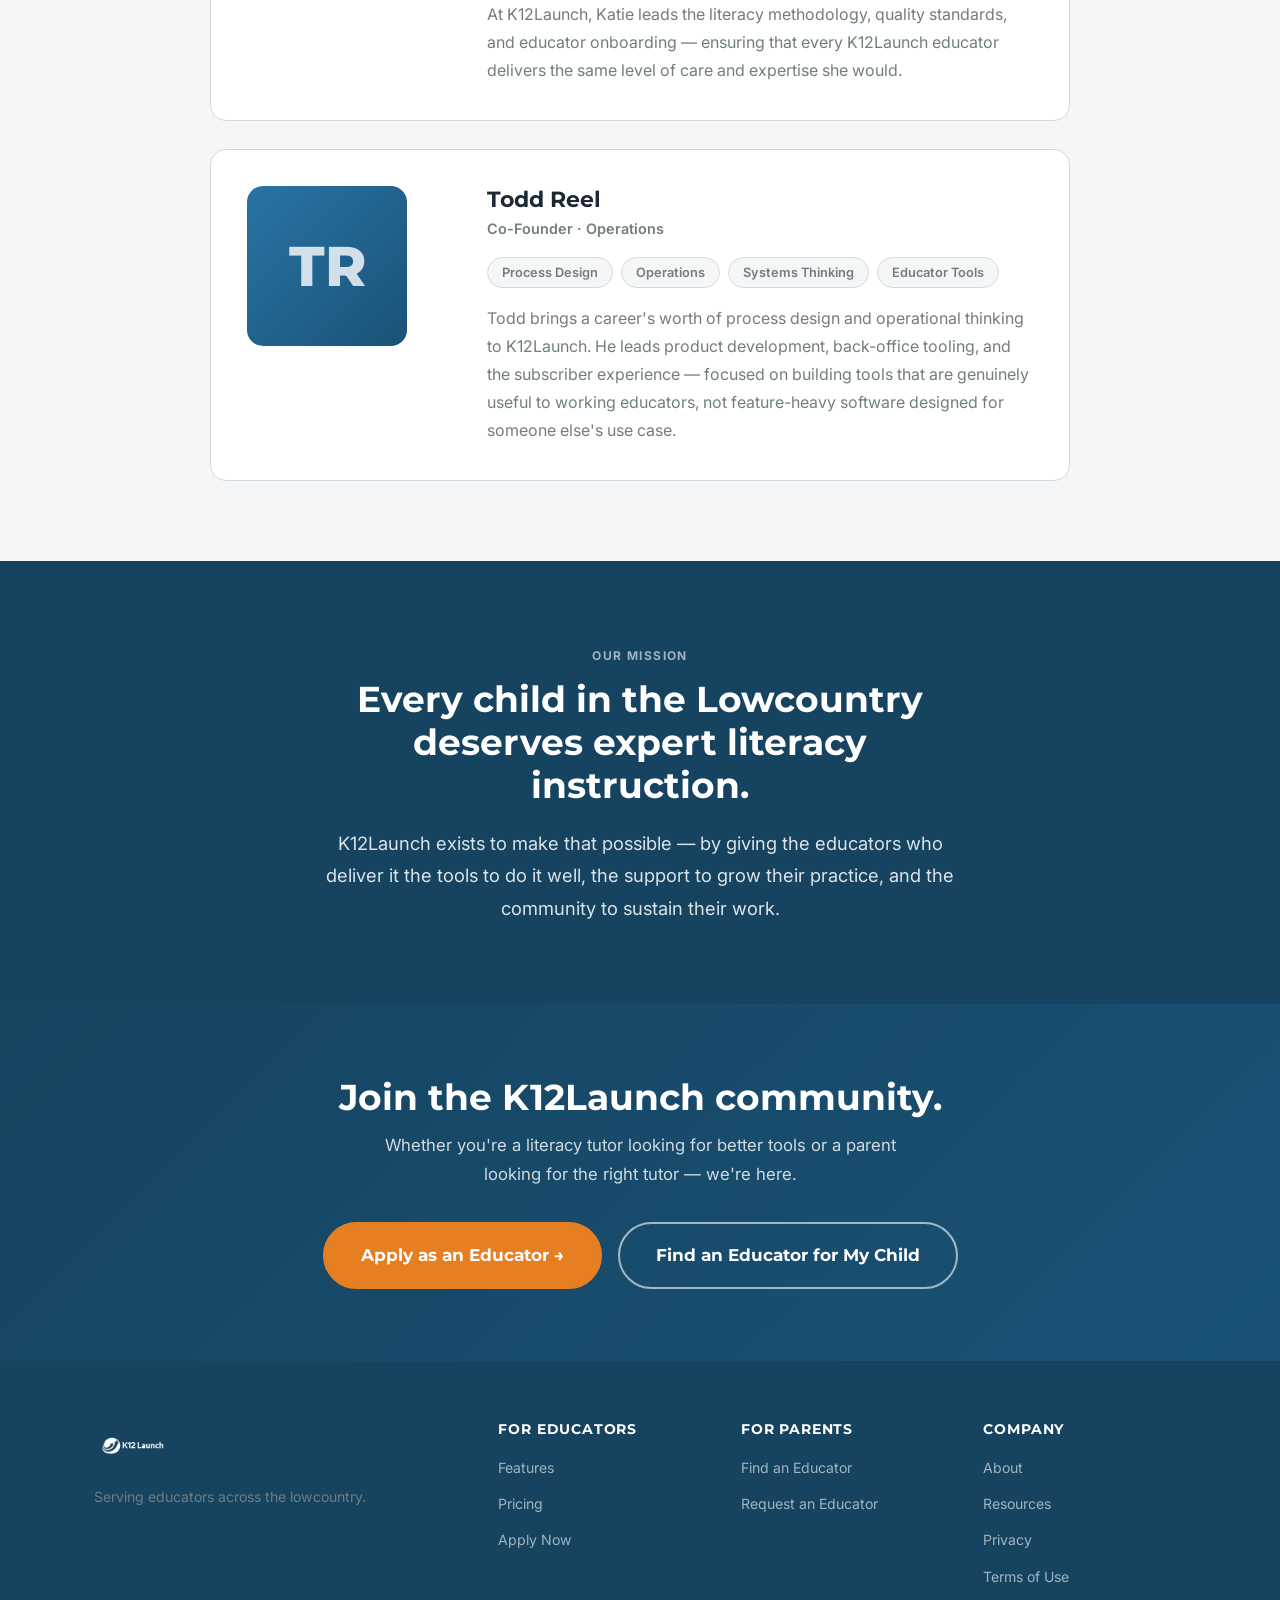
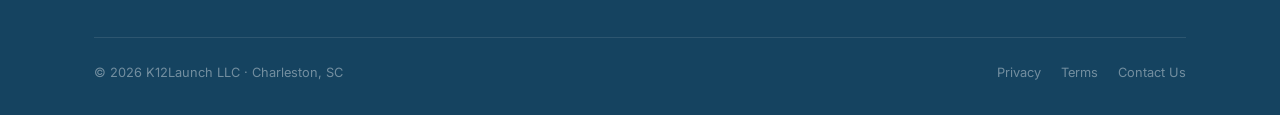
==== commit aaa277a2: "july 23rd fixing issues with file differences." ====
--- a/about.html
+++ b/about.html
@@ -12,25 +12,23 @@
 <header class="nav">
   <div class="container">
     <div class="nav-inner">
-      <a href="index.html" class="nav-logo"><img src="assets/k12launch-brand-logo.png" alt="K12Launch" /></a>
+      <a href="index.html" class="nav-logo"><img src="assets/k12launch-brand-logo-web.png" alt="K12Launch" /></a>
       <nav class="nav-links">
-        <a href="for-tutors.html">For Tutors</a><a href="for-parents.html">For Parents</a>
-        <a href="platform.html">Platform</a><a href="pricing.html">Pricing</a>
+        <a href="for-tutors.html">Educators</a><a href="for-parents.html">Parents</a>
         <a href="about.html" class="active">About</a><a href="resources.html">Resources</a>
       </nav>
       <div class="nav-actions">
         <a href="https://k12launchstudent.lovable.app" target="_blank" rel="noopener noreferrer" class="nav-login">Log In</a>
-        <a href="https://tally.so/r/obxk0M" target="_blank" rel="noopener noreferrer" class="btn btn-primary btn-sm">Get Started →</a>
+        <a href="contact.html" class="btn btn-primary btn-sm">Get Started →</a>
         <button class="nav-hamburger" aria-label="Toggle menu" aria-expanded="false"><span></span><span></span><span></span></button>
       </div>
     </div>
   </div>
   <nav class="nav-mobile">
-    <a href="for-tutors.html">For Tutors</a><a href="for-parents.html">For Parents</a>
-    <a href="platform.html">Platform</a><a href="pricing.html">Pricing</a>
+    <a href="for-tutors.html">Educators</a><a href="for-parents.html">Parents</a>
     <a href="about.html">About</a><a href="resources.html">Resources</a>
     <a href="https://k12launchstudent.lovable.app" target="_blank" rel="noopener noreferrer">Log In</a>
-    <a href="https://tally.so/r/obxk0M" target="_blank" rel="noopener noreferrer" class="btn btn-primary">Get Started →</a>
+    <a href="contact.html" class="btn btn-primary">Get Started →</a>
   </nav>
 </header>
 
@@ -39,7 +37,7 @@
   <div class="container">
     <div class="section-label section-label--light">Our Story</div>
     <h1>Built by educators. For educators.</h1>
-    <p class="lead">K12Launch exists because a literacy expert and a process designer looked at how independent tutors were managing their practices — and knew there had to be a better way.</p>
+    <p class="lead">K12Launch exists to help educators spend more time on educating their students and less time managing mundane business details.</p>
   </div>
 </section>
 
@@ -47,11 +45,10 @@
 <section class="section">
   <div class="container" style="max-width:820px;margin:0 auto">
     <div class="section-label">The Origin</div>
-    <h2 style="margin-bottom:24px">From classroom to platform.</h2>
+    <h2 style="margin-bottom:24px">From classroom to community.</h2>
     <p style="font-size:1.05rem;color:var(--text);margin-bottom:20px">Katie Reel has spent her career helping children learn to read. Trained in the Orton-Gillingham approach and recognized across the South Carolina Lowcountry as a literacy expert, she has worked with hundreds of students from Pre-K through 12th grade — many of whom struggled with reading in ways that traditional classroom instruction couldn't fully address.</p>
-    <p style="font-size:1.05rem;color:var(--text);margin-bottom:20px">As she built her own tutoring practice and connected with other independent literacy educators, a pattern emerged: incredible tutors spending hours every week on admin — scheduling by text, tracking students in spreadsheets, building lesson plans from scratch, chasing invoices, and having no good way to show parents what progress actually looked like.</p>
-    <p style="font-size:1.05rem;color:var(--text);margin-bottom:20px">At the same time, Todd Reel — whose career is built on process design and operational efficiency — saw an opportunity to build something that didn't exist: a platform designed specifically for independent literacy tutors, with assessment tools grounded in structured literacy methodology, AI-powered lesson building, and a clean system for managing everything else.</p>
-    <p style="font-size:1.05rem;color:var(--text)">K12Launch is that platform. It started with Katie's students and her methodology. It's now in beta with its first subscribers. And it's built to grow — because the more literacy educators K12Launch can support, the more children across the Lowcountry and beyond get access to the expert reading instruction they deserve.</p>
+    <p style="font-size:1.05rem;color:var(--text);margin-bottom:20px">As she built her own tutoring practice and connected with other independent literacy educators, a pattern emerged: incredible educators spending hours every week on admin — scheduling by text, tracking students in spreadsheets, building lesson plans from scratch, chasing invoices, and having no good way to show parents what progress actually looked like.</p>
+    <p style="font-size:1.05rem;color:var(--text)">K12Launch was built to change that. It started with Katie's students and her methodology. It's now in beta with its first subscribers. And it's built to grow — because the more literacy educators K12Launch can support, the more children across the Lowcountry and beyond get access to the expert reading instruction they deserve.</p>
   </div>
 </section>
 
@@ -76,11 +73,9 @@
             <span class="bio-tag">Orton-Gillingham</span>
             <span class="bio-tag">Structured Literacy</span>
             <span class="bio-tag">Pre-K through 12th</span>
-            <span class="bio-tag">LLP Partner</span>
           </div>
-          <p>Katie is a classroom educator turned independent literacy specialist with deep expertise in the Orton-Gillingham approach to reading instruction. She is recognized locally as an expert in literacy intervention and has built a community of parents &amp; educators through her online content, where she shares practical reading strategies, games, and resources.</p>
-          <p style="margin-top:12px">Katie serves as a resource partner for the Lowcountry Literacy Project, triaging parent requests and connecting families to the right support across the Lowcountry. At K12Launch, she leads the literacy methodology, quality standards, and tutor onboarding.</p>
-          <p style="margin-top:12px">Katie is currently transitioning from working directly with students to a platform leadership role — ensuring that every K12Launch tutor delivers the same level of care and expertise she would.</p>
+          <p>Katie is a classroom educator turned independent literacy specialist with deep expertise in the Orton-Gillingham approach to reading instruction. She is recognized locally as an expert in literacy intervention and has built a community of parents & educators through her online content, where she shares practical reading strategies, games, and resources.</p>
+          <p style="margin-top:12px">At K12Launch, Katie leads the literacy methodology, quality standards, and educator onboarding — ensuring that every K12Launch educator delivers the same level of care and expertise she would.</p>
         </div>
       </div>
 
@@ -91,51 +86,14 @@
         </div>
         <div>
           <h2 class="bio-name">Todd Reel</h2>
-          <div class="bio-title">Co-Founder · Operations &amp; Platform</div>
+          <div class="bio-title">Co-Founder · Operations</div>
           <div class="bio-tags">
             <span class="bio-tag">Process Design</span>
             <span class="bio-tag">Operations</span>
             <span class="bio-tag">Systems Thinking</span>
             <span class="bio-tag">Educator Tools</span>
           </div>
-          <p>Todd brings a career's worth of process design and operational thinking to K12Launch. His goal is straightforward: build the tools that let literacy educators focus on what they do best — teaching — without the admin burden that slows them down.</p>
-          <p style="margin-top:12px">Todd leads the platform development, back-office tooling, and subscriber experience at K12Launch. He is focused on building tools that are genuinely useful to working tutors, not feature-heavy platforms designed for someone else's use case.</p>
-        </div>
-      </div>
-    </div>
-  </div>
-</section>
-
-<!-- LLP -->
-<section class="section" id="llp">
-  <div class="container">
-    <div class="section-header text-center">
-      <div class="section-label">Community Partnership</div>
-      <h2>Our partnership with the Lowcountry Literacy Project.</h2>
-    </div>
-    <div style="display:grid;grid-template-columns:1fr 1fr;gap:48px;align-items:start;max-width:900px;margin:0 auto">
-      <div>
-        <h3 style="margin-bottom:14px">What LLP Does</h3>
-        <p>The Lowcountry Literacy Project is a nonprofit dedicated to improving literacy outcomes for families across the South Carolina Lowcountry. LLP connects families to reading resources, connects educators with professional development, and advocates for literacy in the region.</p>
-        <p style="margin-top:12px">Families can reach LLP through their website with questions, requests for help, or requests for resources.</p>
-      </div>
-      <div>
-        <h3 style="margin-bottom:14px">What K12Launch Does</h3>
-        <p>Katie Reel serves as a resource partner for LLP, reviewing incoming parent requests and routing them to the right solution:</p>
-        <div class="feature-list" style="margin-top:12px">
-          <div class="feature-list-item"><span class="check">→</span> Tutor requests → matched to a K12Launch tutor</div>
-          <div class="feature-list-item"><span class="check">→</span> Resource requests → curated resource library</div>
-          <div class="feature-list-item"><span class="check">→</span> Questions → K12Launch FAQ and Katie's expertise</div>
-          <div class="feature-list-item"><span class="check">→</span> Complex needs → LLP staff or other services</div>
-        </div>
-      </div>
-    </div>
-    <div style="margin-top:48px">
-      <div class="llp-banner">
-        <div class="llp-banner-icon">🤝</div>
-        <div>
-          <h3>A formal partnership — built on a shared mission.</h3>
-          <p>K12Launch and the Lowcountry Literacy Project have established a formal partnership agreement defining shared roles, referral flows, and how families are served across the region. If you're involved with LLP or interested in a partnership with K12Launch, <a href="mailto:k12launch@gmail.com">get in touch</a>.</p>
+          <p>Todd brings a career's worth of process design and operational thinking to K12Launch. He leads product development, back-office tooling, and the subscriber experience — focused on building tools that are genuinely useful to working educators, not feature-heavy software designed for someone else's use case.</p>
         </div>
       </div>
     </div>
@@ -147,7 +105,7 @@
   <div class="container text-center" style="max-width:680px;margin:0 auto">
     <div class="section-label section-label--light">Our Mission</div>
     <h2 style="margin-bottom:20px">Every child in the Lowcountry deserves expert literacy instruction.</h2>
-    <p class="lead text-white" style="opacity:.85">K12Launch exists to make that possible — by giving the educators who deliver it the tools to do it well, the platform to grow their practice, and the community to support their work.</p>
+    <p class="lead text-white" style="opacity:.85">K12Launch exists to make that possible — by giving the educators who deliver it the tools to do it well, the support to grow their practice, and the community to sustain their work.</p>
   </div>
 </section>
 
@@ -157,8 +115,8 @@
     <h2>Join the K12Launch community.</h2>
     <p>Whether you're a literacy tutor looking for better tools or a parent looking for the right tutor — we're here.</p>
     <div class="btn-group">
-      <a href="https://tally.so/r/obxk0M" target="_blank" rel="noopener noreferrer" class="btn btn-primary btn-lg">Apply as a Tutor →</a>
-      <a href="contact.html" class="btn btn-secondary btn-lg">Find a Tutor for My Child</a>
+      <a href="contact.html" class="btn btn-primary btn-lg">Apply as an Educator →</a>
+      <a href="contact.html#parent-intake" class="btn btn-secondary btn-lg">Find an Educator for My Child</a>
     </div>
   </div>
 </section>
@@ -166,10 +124,10 @@
 <footer class="footer">
   <div class="container">
     <div class="footer-grid">
-      <div class="footer-brand"><a href="index.html" class="nav-logo"><img src="assets/k12launch-brand-logo.png" alt="K12Launch" /></a><p class="footer-tagline">The platform built for literacy tutors. Serving the South Carolina Lowcountry and beyond.</p></div>
-      <div class="footer-col"><h5>For Tutors</h5><ul><li><a href="for-tutors.html">Features</a></li><li><a href="pricing.html">Pricing</a></li><li><a href="https://tally.so/r/obxk0M" target="_blank" rel="noopener noreferrer">Apply Now</a></li></ul></div>
-      <div class="footer-col"><h5>For Parents</h5><ul><li><a href="for-parents.html">Find a Tutor</a></li><li><a href="contact.html">Request a Tutor</a></li></ul></div>
-      <div class="footer-col"><h5>Company</h5><ul><li><a href="about.html">About</a></li><li><a href="resources.html">Resources</a></li><li><a href="privacy.html">Privacy</a></li><li><a href="terms.html">Terms</a></li></ul></div>
+      <div class="footer-brand"><a href="index.html" class="nav-logo"><img src="assets/k12launch-brand-logo-transparent.png" alt="K12Launch" /></a><p class="footer-tagline">Serving educators across the lowcountry.</p></div>
+      <div class="footer-col"><h5>For Educators</h5><ul><li><a href="for-tutors.html">Features</a></li><li><a href="pricing.html">Pricing</a></li><li><a href="contact.html">Apply Now</a></li></ul></div>
+      <div class="footer-col"><h5>For Parents</h5><ul><li><a href="for-parents.html">Find an Educator</a></li><li><a href="contact.html#parent-intake">Request an Educator</a></li></ul></div>
+      <div class="footer-col"><h5>Company</h5><ul><li><a href="about.html">About</a></li><li><a href="resources.html">Resources</a></li><li><a href="privacy.html">Privacy</a></li><li><a href="terms.html">Terms of Use</a></li></ul></div>
     </div>
     <div class="footer-bottom"><span>© 2026 K12Launch LLC · Charleston, SC</span><div class="footer-bottom-links"><a href="privacy.html">Privacy</a><a href="terms.html">Terms</a><a href="mailto:k12launch@gmail.com">Contact Us</a></div></div>
   </div>
--- a/css/styles.css
+++ b/css/styles.css
@@ -253,7 +253,7 @@
   flex-shrink: 0;
 }
 .nav-logo img {
-  height: 62px;
+  height: 52px;
   width: auto;
 }
 .nav-logo-text {
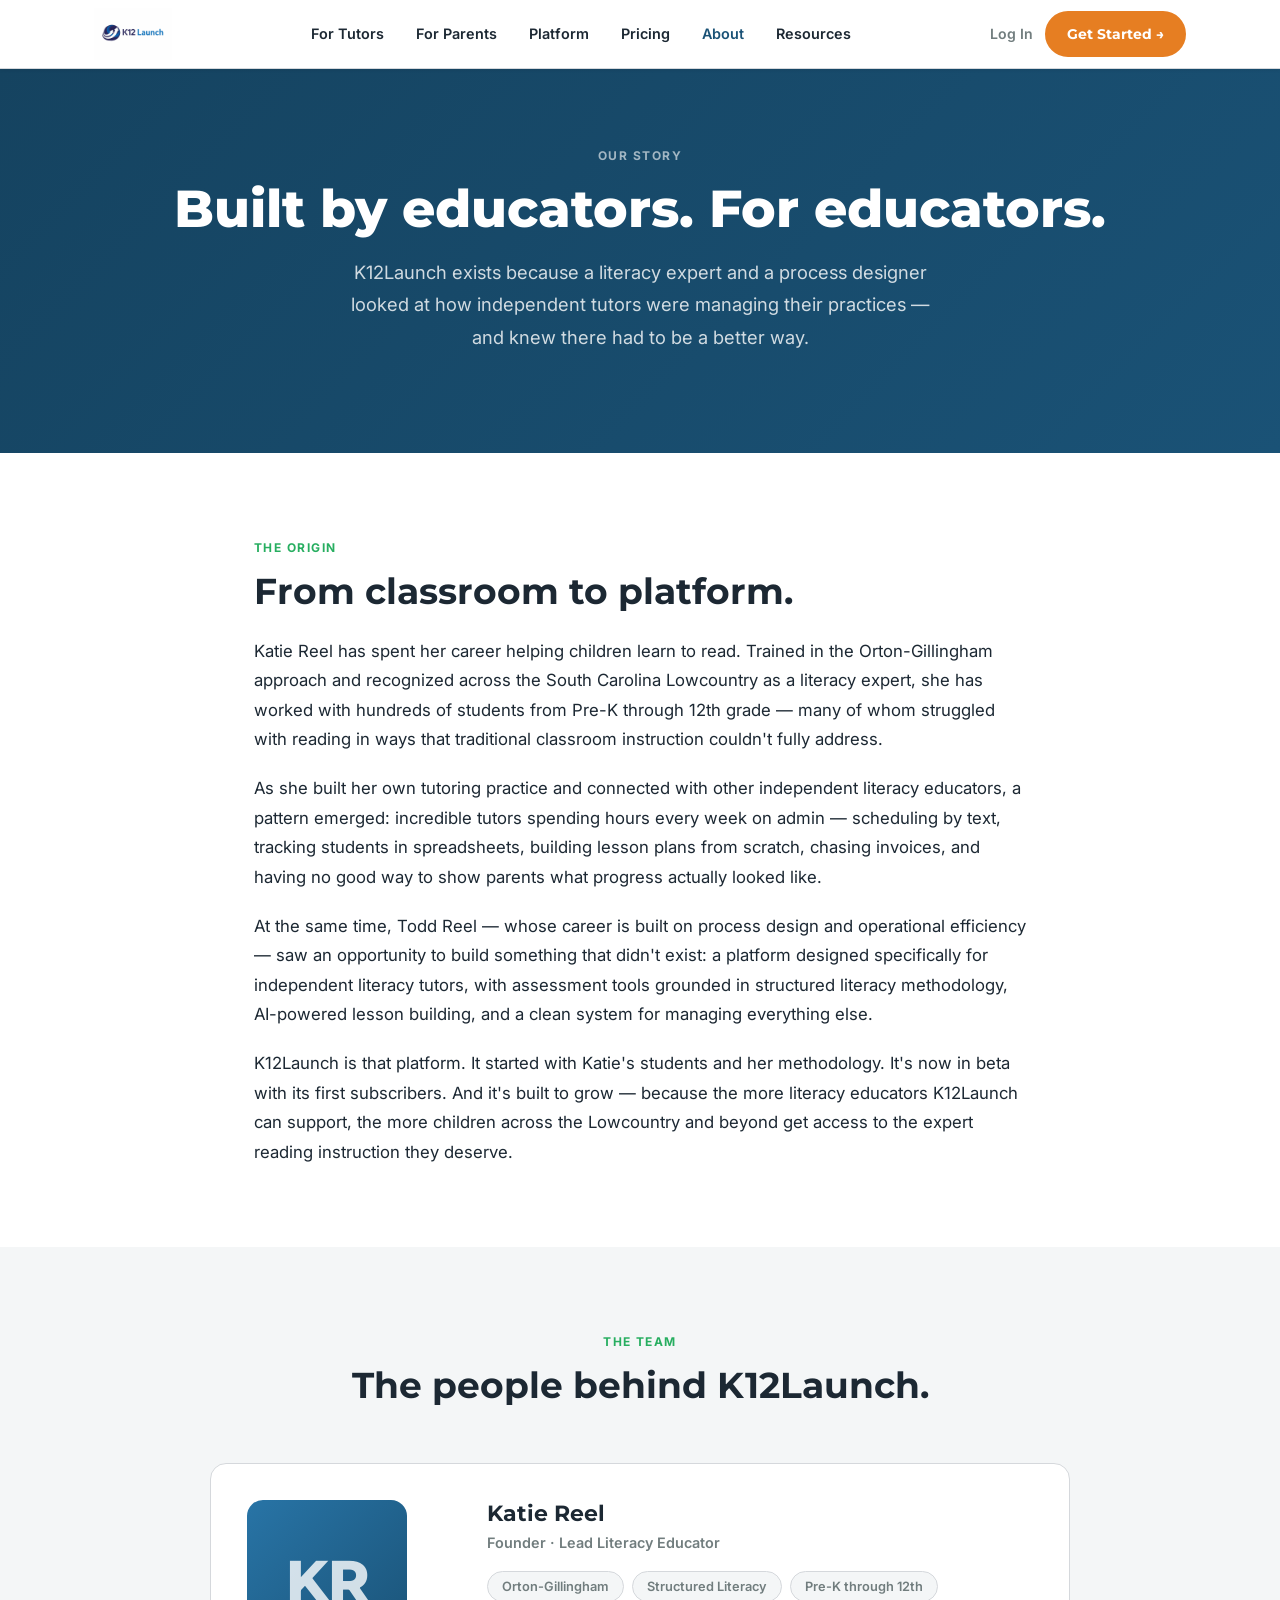
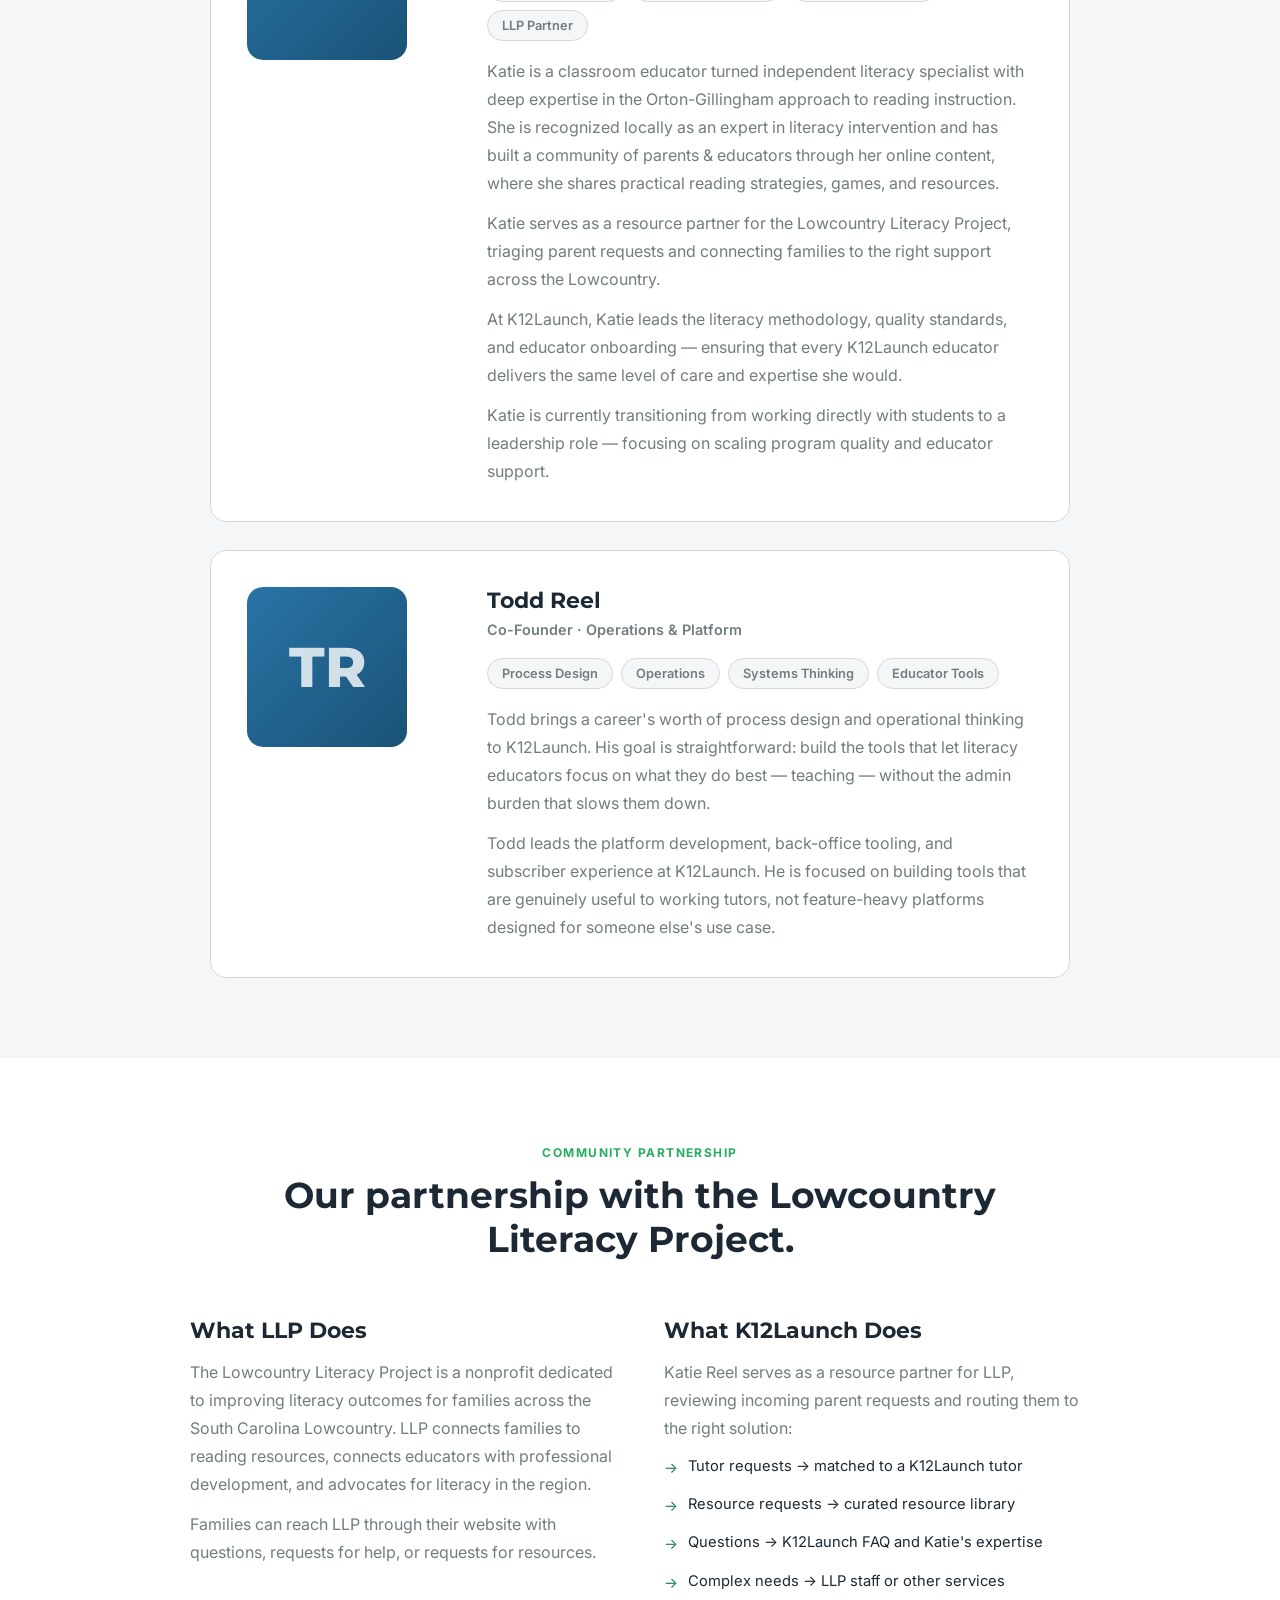
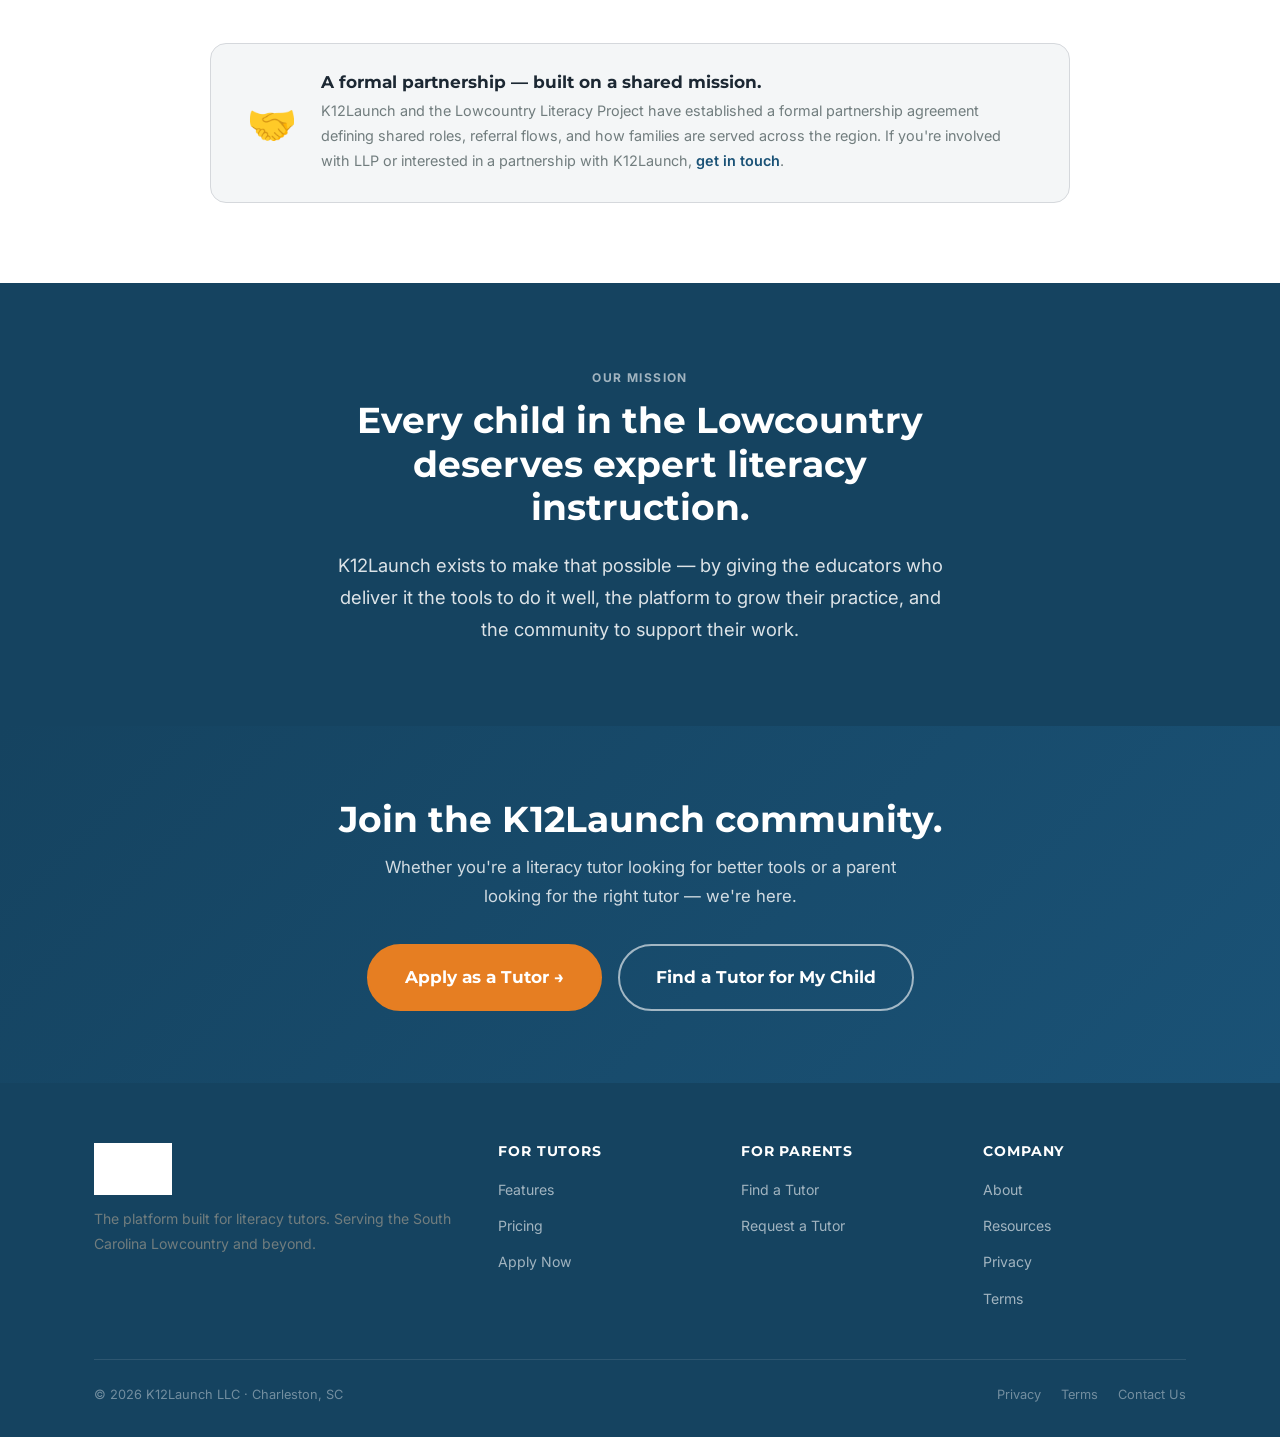
==== commit a34df5b5: "Merge branch 'main' of https://github.com/rtodd-byte/K12Launch-Website" ====
--- a/about.html
+++ b/about.html
@@ -12,23 +12,25 @@
 <header class="nav">
   <div class="container">
     <div class="nav-inner">
-      <a href="index.html" class="nav-logo"><img src="assets/k12launch-brand-logo-web.png" alt="K12Launch" /></a>
+      <a href="index.html" class="nav-logo"><img src="assets/k12launch-brand-logo.png" alt="K12Launch" /></a>
       <nav class="nav-links">
-        <a href="for-tutors.html">Educators</a><a href="for-parents.html">Parents</a>
+        <a href="for-tutors.html">For Tutors</a><a href="for-parents.html">For Parents</a>
+        <a href="platform.html">Platform</a><a href="pricing.html">Pricing</a>
         <a href="about.html" class="active">About</a><a href="resources.html">Resources</a>
       </nav>
       <div class="nav-actions">
         <a href="https://k12launchstudent.lovable.app" target="_blank" rel="noopener noreferrer" class="nav-login">Log In</a>
-        <a href="contact.html" class="btn btn-primary btn-sm">Get Started →</a>
+        <a href="https://tally.so/r/obxk0M" target="_blank" rel="noopener noreferrer" class="btn btn-primary btn-sm">Get Started →</a>
         <button class="nav-hamburger" aria-label="Toggle menu" aria-expanded="false"><span></span><span></span><span></span></button>
       </div>
     </div>
   </div>
   <nav class="nav-mobile">
-    <a href="for-tutors.html">Educators</a><a href="for-parents.html">Parents</a>
+    <a href="for-tutors.html">For Tutors</a><a href="for-parents.html">For Parents</a>
+    <a href="platform.html">Platform</a><a href="pricing.html">Pricing</a>
     <a href="about.html">About</a><a href="resources.html">Resources</a>
     <a href="https://k12launchstudent.lovable.app" target="_blank" rel="noopener noreferrer">Log In</a>
-    <a href="contact.html" class="btn btn-primary">Get Started →</a>
+    <a href="https://tally.so/r/obxk0M" target="_blank" rel="noopener noreferrer" class="btn btn-primary">Get Started →</a>
   </nav>
 </header>
 
@@ -37,7 +39,7 @@
   <div class="container">
     <div class="section-label section-label--light">Our Story</div>
     <h1>Built by educators. For educators.</h1>
-    <p class="lead">K12Launch exists to help educators spend more time on educating their students and less time managing mundane business details.</p>
+    <p class="lead">K12Launch exists because a literacy expert and a process designer looked at how independent tutors were managing their practices — and knew there had to be a better way.</p>
   </div>
 </section>
 
@@ -45,10 +47,11 @@
 <section class="section">
   <div class="container" style="max-width:820px;margin:0 auto">
     <div class="section-label">The Origin</div>
-    <h2 style="margin-bottom:24px">From classroom to community.</h2>
+    <h2 style="margin-bottom:24px">From classroom to platform.</h2>
     <p style="font-size:1.05rem;color:var(--text);margin-bottom:20px">Katie Reel has spent her career helping children learn to read. Trained in the Orton-Gillingham approach and recognized across the South Carolina Lowcountry as a literacy expert, she has worked with hundreds of students from Pre-K through 12th grade — many of whom struggled with reading in ways that traditional classroom instruction couldn't fully address.</p>
-    <p style="font-size:1.05rem;color:var(--text);margin-bottom:20px">As she built her own tutoring practice and connected with other independent literacy educators, a pattern emerged: incredible educators spending hours every week on admin — scheduling by text, tracking students in spreadsheets, building lesson plans from scratch, chasing invoices, and having no good way to show parents what progress actually looked like.</p>
-    <p style="font-size:1.05rem;color:var(--text)">K12Launch was built to change that. It started with Katie's students and her methodology. It's now in beta with its first subscribers. And it's built to grow — because the more literacy educators K12Launch can support, the more children across the Lowcountry and beyond get access to the expert reading instruction they deserve.</p>
+    <p style="font-size:1.05rem;color:var(--text);margin-bottom:20px">As she built her own tutoring practice and connected with other independent literacy educators, a pattern emerged: incredible tutors spending hours every week on admin — scheduling by text, tracking students in spreadsheets, building lesson plans from scratch, chasing invoices, and having no good way to show parents what progress actually looked like.</p>
+    <p style="font-size:1.05rem;color:var(--text);margin-bottom:20px">At the same time, Todd Reel — whose career is built on process design and operational efficiency — saw an opportunity to build something that didn't exist: a platform designed specifically for independent literacy tutors, with assessment tools grounded in structured literacy methodology, AI-powered lesson building, and a clean system for managing everything else.</p>
+    <p style="font-size:1.05rem;color:var(--text)">K12Launch is that platform. It started with Katie's students and her methodology. It's now in beta with its first subscribers. And it's built to grow — because the more literacy educators K12Launch can support, the more children across the Lowcountry and beyond get access to the expert reading instruction they deserve.</p>
   </div>
 </section>
 
@@ -73,9 +76,12 @@
             <span class="bio-tag">Orton-Gillingham</span>
             <span class="bio-tag">Structured Literacy</span>
             <span class="bio-tag">Pre-K through 12th</span>
+            <span class="bio-tag">LLP Partner</span>
           </div>
-          <p>Katie is a classroom educator turned independent literacy specialist with deep expertise in the Orton-Gillingham approach to reading instruction. She is recognized locally as an expert in literacy intervention and has built a community of parents & educators through her online content, where she shares practical reading strategies, games, and resources.</p>
+          <p>Katie is a classroom educator turned independent literacy specialist with deep expertise in the Orton-Gillingham approach to reading instruction. She is recognized locally as an expert in literacy intervention and has built a community of parents &amp; educators through her online content, where she shares practical reading strategies, games, and resources.</p>
+          <p style="margin-top:12px">Katie serves as a resource partner for the Lowcountry Literacy Project, triaging parent requests and connecting families to the right support across the Lowcountry.</p>
           <p style="margin-top:12px">At K12Launch, Katie leads the literacy methodology, quality standards, and educator onboarding — ensuring that every K12Launch educator delivers the same level of care and expertise she would.</p>
+          <p style="margin-top:12px">Katie is currently transitioning from working directly with students to a leadership role — focusing on scaling program quality and educator support.</p>
         </div>
       </div>
 
@@ -86,14 +92,51 @@
         </div>
         <div>
           <h2 class="bio-name">Todd Reel</h2>
-          <div class="bio-title">Co-Founder · Operations</div>
+          <div class="bio-title">Co-Founder · Operations &amp; Platform</div>
           <div class="bio-tags">
             <span class="bio-tag">Process Design</span>
             <span class="bio-tag">Operations</span>
             <span class="bio-tag">Systems Thinking</span>
             <span class="bio-tag">Educator Tools</span>
           </div>
-          <p>Todd brings a career's worth of process design and operational thinking to K12Launch. He leads product development, back-office tooling, and the subscriber experience — focused on building tools that are genuinely useful to working educators, not feature-heavy software designed for someone else's use case.</p>
+          <p>Todd brings a career's worth of process design and operational thinking to K12Launch. His goal is straightforward: build the tools that let literacy educators focus on what they do best — teaching — without the admin burden that slows them down.</p>
+          <p style="margin-top:12px">Todd leads the platform development, back-office tooling, and subscriber experience at K12Launch. He is focused on building tools that are genuinely useful to working tutors, not feature-heavy platforms designed for someone else's use case.</p>
+        </div>
+      </div>
+    </div>
+  </div>
+</section>
+
+<!-- LLP -->
+<section class="section" id="llp">
+  <div class="container">
+    <div class="section-header text-center">
+      <div class="section-label">Community Partnership</div>
+      <h2>Our partnership with the Lowcountry Literacy Project.</h2>
+    </div>
+    <div style="display:grid;grid-template-columns:1fr 1fr;gap:48px;align-items:start;max-width:900px;margin:0 auto">
+      <div>
+        <h3 style="margin-bottom:14px">What LLP Does</h3>
+        <p>The Lowcountry Literacy Project is a nonprofit dedicated to improving literacy outcomes for families across the South Carolina Lowcountry. LLP connects families to reading resources, connects educators with professional development, and advocates for literacy in the region.</p>
+        <p style="margin-top:12px">Families can reach LLP through their website with questions, requests for help, or requests for resources.</p>
+      </div>
+      <div>
+        <h3 style="margin-bottom:14px">What K12Launch Does</h3>
+        <p>Katie Reel serves as a resource partner for LLP, reviewing incoming parent requests and routing them to the right solution:</p>
+        <div class="feature-list" style="margin-top:12px">
+          <div class="feature-list-item"><span class="check">→</span> Tutor requests → matched to a K12Launch tutor</div>
+          <div class="feature-list-item"><span class="check">→</span> Resource requests → curated resource library</div>
+          <div class="feature-list-item"><span class="check">→</span> Questions → K12Launch FAQ and Katie's expertise</div>
+          <div class="feature-list-item"><span class="check">→</span> Complex needs → LLP staff or other services</div>
+        </div>
+      </div>
+    </div>
+    <div style="margin-top:48px">
+      <div class="llp-banner">
+        <div class="llp-banner-icon">🤝</div>
+        <div>
+          <h3>A formal partnership — built on a shared mission.</h3>
+          <p>K12Launch and the Lowcountry Literacy Project have established a formal partnership agreement defining shared roles, referral flows, and how families are served across the region. If you're involved with LLP or interested in a partnership with K12Launch, <a href="mailto:k12launch@gmail.com">get in touch</a>.</p>
         </div>
       </div>
     </div>
@@ -105,7 +148,7 @@
   <div class="container text-center" style="max-width:680px;margin:0 auto">
     <div class="section-label section-label--light">Our Mission</div>
     <h2 style="margin-bottom:20px">Every child in the Lowcountry deserves expert literacy instruction.</h2>
-    <p class="lead text-white" style="opacity:.85">K12Launch exists to make that possible — by giving the educators who deliver it the tools to do it well, the support to grow their practice, and the community to sustain their work.</p>
+    <p class="lead text-white" style="opacity:.85">K12Launch exists to make that possible — by giving the educators who deliver it the tools to do it well, the platform to grow their practice, and the community to support their work.</p>
   </div>
 </section>
 
@@ -115,8 +158,8 @@
     <h2>Join the K12Launch community.</h2>
     <p>Whether you're a literacy tutor looking for better tools or a parent looking for the right tutor — we're here.</p>
     <div class="btn-group">
-      <a href="contact.html" class="btn btn-primary btn-lg">Apply as an Educator →</a>
-      <a href="contact.html#parent-intake" class="btn btn-secondary btn-lg">Find an Educator for My Child</a>
+      <a href="https://tally.so/r/obxk0M" target="_blank" rel="noopener noreferrer" class="btn btn-primary btn-lg">Apply as a Tutor →</a>
+      <a href="contact.html" class="btn btn-secondary btn-lg">Find a Tutor for My Child</a>
     </div>
   </div>
 </section>
@@ -124,10 +167,10 @@
 <footer class="footer">
   <div class="container">
     <div class="footer-grid">
-      <div class="footer-brand"><a href="index.html" class="nav-logo"><img src="assets/k12launch-brand-logo-transparent.png" alt="K12Launch" /></a><p class="footer-tagline">Serving educators across the lowcountry.</p></div>
-      <div class="footer-col"><h5>For Educators</h5><ul><li><a href="for-tutors.html">Features</a></li><li><a href="pricing.html">Pricing</a></li><li><a href="contact.html">Apply Now</a></li></ul></div>
-      <div class="footer-col"><h5>For Parents</h5><ul><li><a href="for-parents.html">Find an Educator</a></li><li><a href="contact.html#parent-intake">Request an Educator</a></li></ul></div>
-      <div class="footer-col"><h5>Company</h5><ul><li><a href="about.html">About</a></li><li><a href="resources.html">Resources</a></li><li><a href="privacy.html">Privacy</a></li><li><a href="terms.html">Terms of Use</a></li></ul></div>
+      <div class="footer-brand"><a href="index.html" class="nav-logo"><img src="assets/k12launch-brand-logo.png" alt="K12Launch" /></a><p class="footer-tagline">The platform built for literacy tutors. Serving the South Carolina Lowcountry and beyond.</p></div>
+      <div class="footer-col"><h5>For Tutors</h5><ul><li><a href="for-tutors.html">Features</a></li><li><a href="pricing.html">Pricing</a></li><li><a href="https://tally.so/r/obxk0M" target="_blank" rel="noopener noreferrer">Apply Now</a></li></ul></div>
+      <div class="footer-col"><h5>For Parents</h5><ul><li><a href="for-parents.html">Find a Tutor</a></li><li><a href="contact.html">Request a Tutor</a></li></ul></div>
+      <div class="footer-col"><h5>Company</h5><ul><li><a href="about.html">About</a></li><li><a href="resources.html">Resources</a></li><li><a href="privacy.html">Privacy</a></li><li><a href="terms.html">Terms</a></li></ul></div>
     </div>
     <div class="footer-bottom"><span>© 2026 K12Launch LLC · Charleston, SC</span><div class="footer-bottom-links"><a href="privacy.html">Privacy</a><a href="terms.html">Terms</a><a href="mailto:k12launch@gmail.com">Contact Us</a></div></div>
   </div>
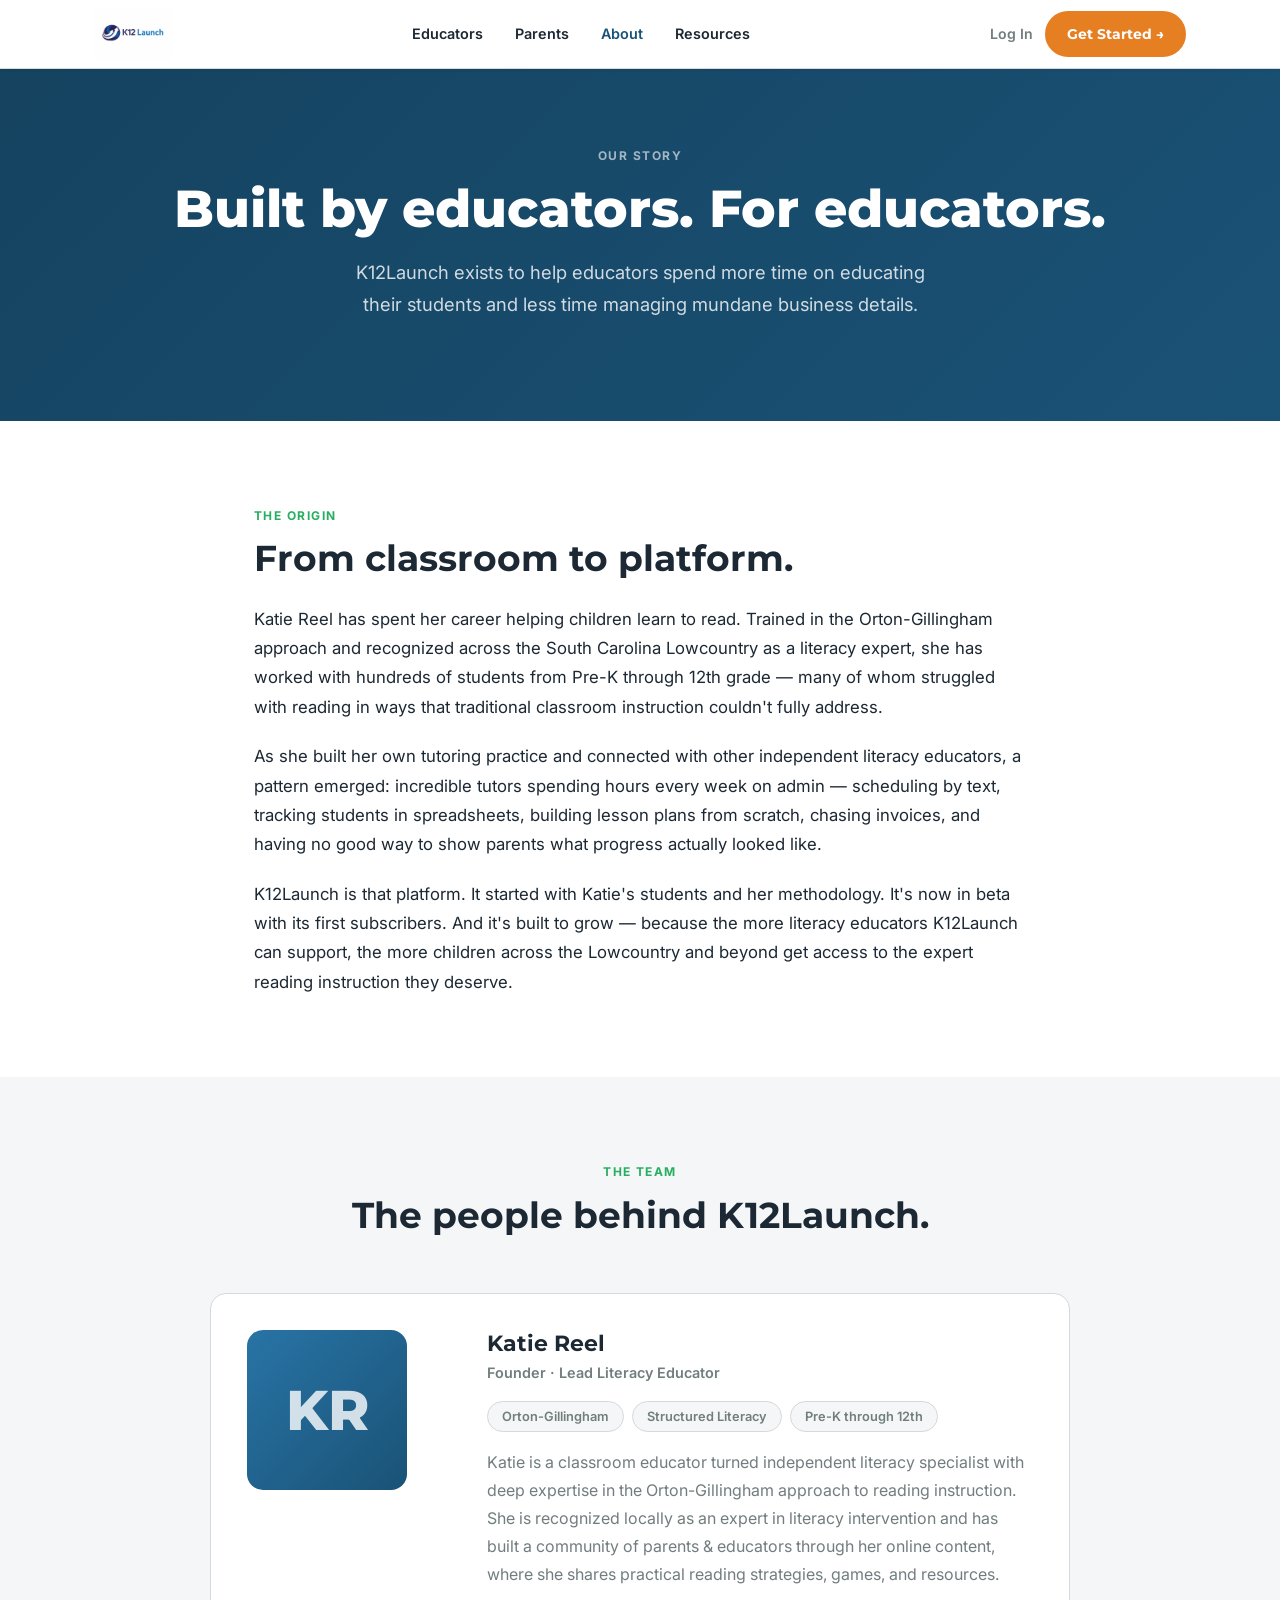
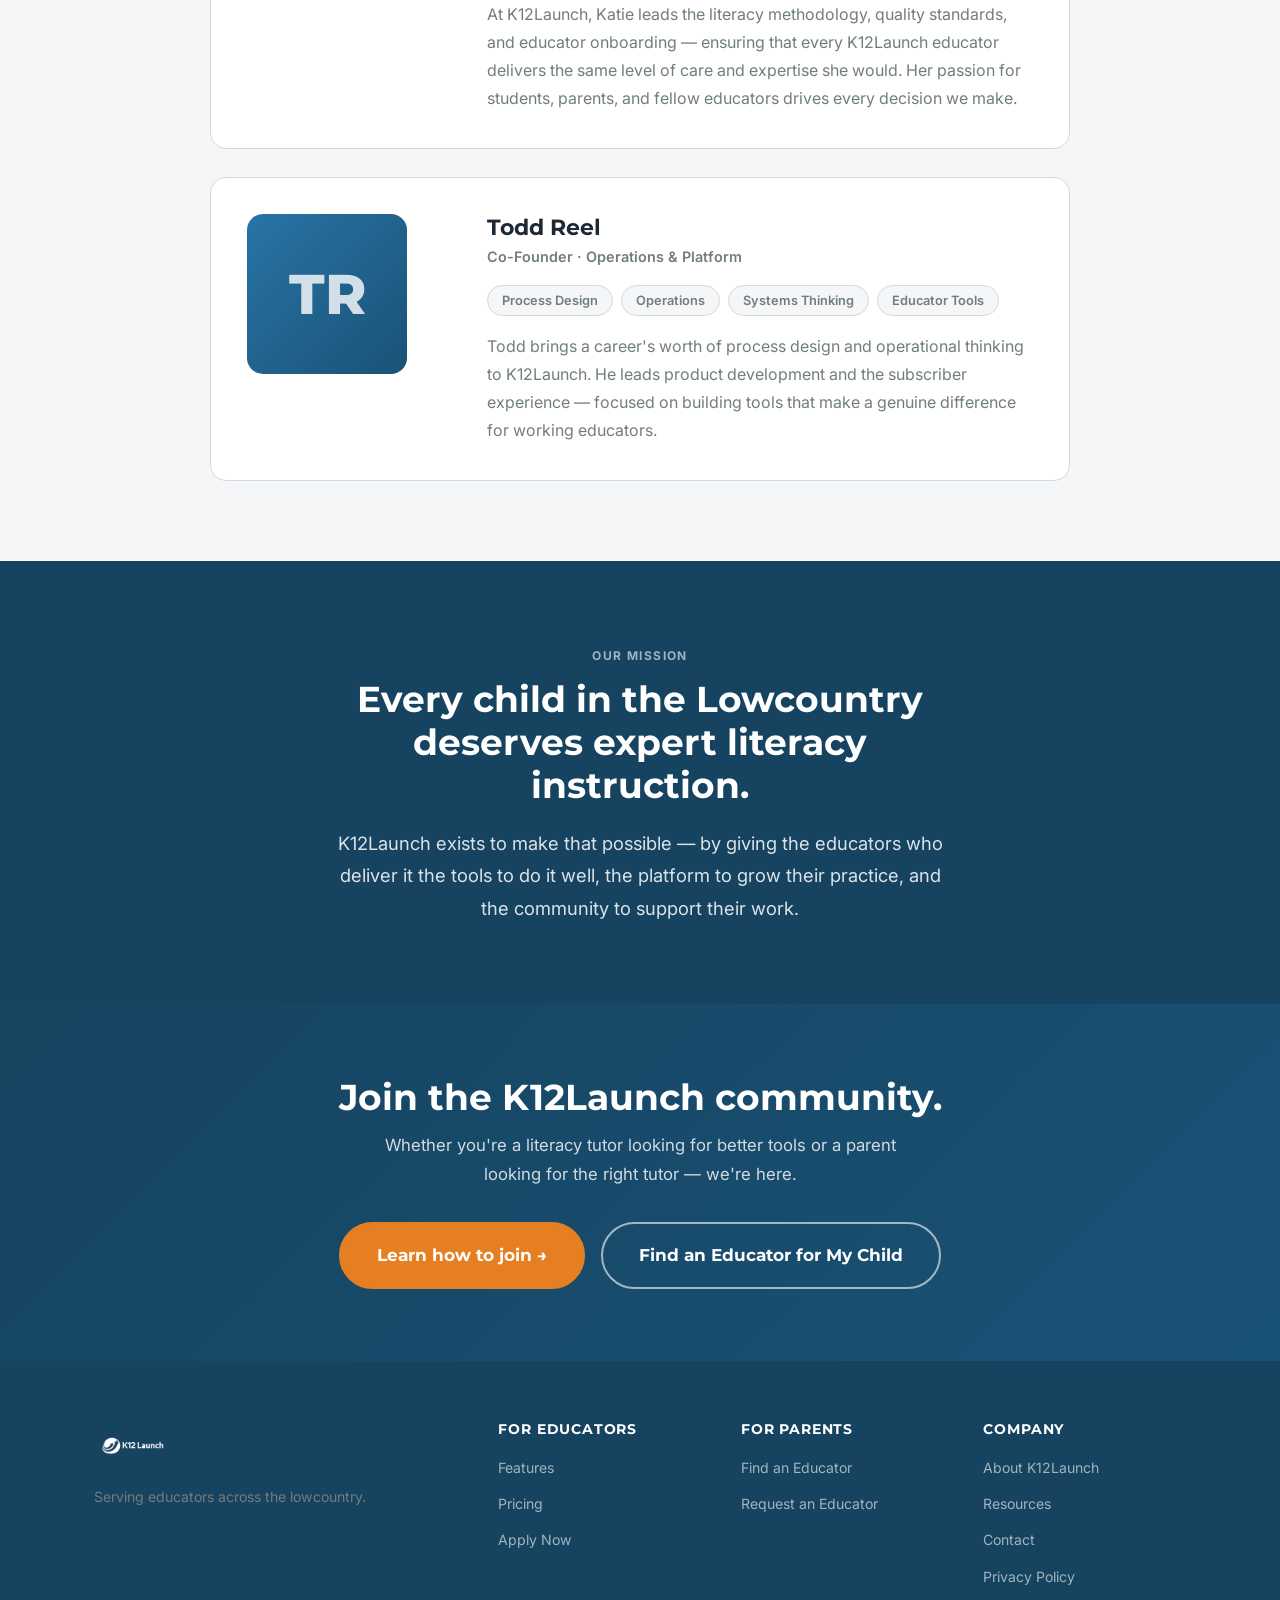
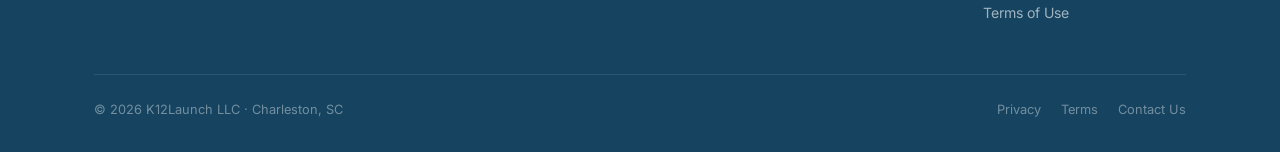
==== commit d7014afe: "update had to revert back to an earlier update then re-develop changes that were not captured in his" ====
--- a/about.html
+++ b/about.html
@@ -4,7 +4,7 @@
   <meta charset="UTF-8" />
   <meta name="viewport" content="width=device-width, initial-scale=1.0" />
   <title>About K12Launch — Built by Literacy Educators | Charleston, SC</title>
-  <meta name="description" content="K12Launch was built by Katie Reel, Orton-Gillingham trained literacy educator, and Todd Reel. Learn our story, our structured literacy methodology, and our Lowcountry Literacy Project partnership." />
+  <meta name="description" content="K12Launch was built by Katie Reel, an Orton-Gillingham literacy educator, and Todd Reel. Learn our story and our structured literacy methodology." />
   <link rel="stylesheet" href="css/styles.css" />
 </head>
 <body>
@@ -14,8 +14,7 @@
     <div class="nav-inner">
       <a href="index.html" class="nav-logo"><img src="assets/k12launch-brand-logo.png" alt="K12Launch" /></a>
       <nav class="nav-links">
-        <a href="for-tutors.html">For Tutors</a><a href="for-parents.html">For Parents</a>
-        <a href="platform.html">Platform</a><a href="pricing.html">Pricing</a>
+        <a href="for-tutors.html">Educators</a><a href="for-parents.html">Parents</a>
         <a href="about.html" class="active">About</a><a href="resources.html">Resources</a>
       </nav>
       <div class="nav-actions">
@@ -26,8 +25,7 @@
     </div>
   </div>
   <nav class="nav-mobile">
-    <a href="for-tutors.html">For Tutors</a><a href="for-parents.html">For Parents</a>
-    <a href="platform.html">Platform</a><a href="pricing.html">Pricing</a>
+    <a href="for-tutors.html">Educators</a><a href="for-parents.html">Parents</a>
     <a href="about.html">About</a><a href="resources.html">Resources</a>
     <a href="https://k12launchstudent.lovable.app" target="_blank" rel="noopener noreferrer">Log In</a>
     <a href="https://tally.so/r/obxk0M" target="_blank" rel="noopener noreferrer" class="btn btn-primary">Get Started →</a>
@@ -39,7 +37,7 @@
   <div class="container">
     <div class="section-label section-label--light">Our Story</div>
     <h1>Built by educators. For educators.</h1>
-    <p class="lead">K12Launch exists because a literacy expert and a process designer looked at how independent tutors were managing their practices — and knew there had to be a better way.</p>
+    <p class="lead">K12Launch exists to help educators spend more time on educating their students and less time managing mundane business details.</p>
   </div>
 </section>
 
@@ -50,7 +48,6 @@
     <h2 style="margin-bottom:24px">From classroom to platform.</h2>
     <p style="font-size:1.05rem;color:var(--text);margin-bottom:20px">Katie Reel has spent her career helping children learn to read. Trained in the Orton-Gillingham approach and recognized across the South Carolina Lowcountry as a literacy expert, she has worked with hundreds of students from Pre-K through 12th grade — many of whom struggled with reading in ways that traditional classroom instruction couldn't fully address.</p>
     <p style="font-size:1.05rem;color:var(--text);margin-bottom:20px">As she built her own tutoring practice and connected with other independent literacy educators, a pattern emerged: incredible tutors spending hours every week on admin — scheduling by text, tracking students in spreadsheets, building lesson plans from scratch, chasing invoices, and having no good way to show parents what progress actually looked like.</p>
-    <p style="font-size:1.05rem;color:var(--text);margin-bottom:20px">At the same time, Todd Reel — whose career is built on process design and operational efficiency — saw an opportunity to build something that didn't exist: a platform designed specifically for independent literacy tutors, with assessment tools grounded in structured literacy methodology, AI-powered lesson building, and a clean system for managing everything else.</p>
     <p style="font-size:1.05rem;color:var(--text)">K12Launch is that platform. It started with Katie's students and her methodology. It's now in beta with its first subscribers. And it's built to grow — because the more literacy educators K12Launch can support, the more children across the Lowcountry and beyond get access to the expert reading instruction they deserve.</p>
   </div>
 </section>
@@ -76,12 +73,9 @@
             <span class="bio-tag">Orton-Gillingham</span>
             <span class="bio-tag">Structured Literacy</span>
             <span class="bio-tag">Pre-K through 12th</span>
-            <span class="bio-tag">LLP Partner</span>
           </div>
           <p>Katie is a classroom educator turned independent literacy specialist with deep expertise in the Orton-Gillingham approach to reading instruction. She is recognized locally as an expert in literacy intervention and has built a community of parents &amp; educators through her online content, where she shares practical reading strategies, games, and resources.</p>
-          <p style="margin-top:12px">Katie serves as a resource partner for the Lowcountry Literacy Project, triaging parent requests and connecting families to the right support across the Lowcountry.</p>
-          <p style="margin-top:12px">At K12Launch, Katie leads the literacy methodology, quality standards, and educator onboarding — ensuring that every K12Launch educator delivers the same level of care and expertise she would.</p>
-          <p style="margin-top:12px">Katie is currently transitioning from working directly with students to a leadership role — focusing on scaling program quality and educator support.</p>
+          <p style="margin-top:12px">At K12Launch, Katie leads the literacy methodology, quality standards, and educator onboarding — ensuring that every K12Launch educator delivers the same level of care and expertise she would. Her passion for students, parents, and fellow educators drives every decision we make.</p>
         </div>
       </div>
 
@@ -99,49 +93,13 @@
             <span class="bio-tag">Systems Thinking</span>
             <span class="bio-tag">Educator Tools</span>
           </div>
-          <p>Todd brings a career's worth of process design and operational thinking to K12Launch. His goal is straightforward: build the tools that let literacy educators focus on what they do best — teaching — without the admin burden that slows them down.</p>
-          <p style="margin-top:12px">Todd leads the platform development, back-office tooling, and subscriber experience at K12Launch. He is focused on building tools that are genuinely useful to working tutors, not feature-heavy platforms designed for someone else's use case.</p>
+          <p>Todd brings a career's worth of process design and operational thinking to K12Launch. He leads product development and the subscriber experience — focused on building tools that make a genuine difference for working educators.</p>
         </div>
       </div>
     </div>
   </div>
 </section>
 
-<!-- LLP -->
-<section class="section" id="llp">
-  <div class="container">
-    <div class="section-header text-center">
-      <div class="section-label">Community Partnership</div>
-      <h2>Our partnership with the Lowcountry Literacy Project.</h2>
-    </div>
-    <div style="display:grid;grid-template-columns:1fr 1fr;gap:48px;align-items:start;max-width:900px;margin:0 auto">
-      <div>
-        <h3 style="margin-bottom:14px">What LLP Does</h3>
-        <p>The Lowcountry Literacy Project is a nonprofit dedicated to improving literacy outcomes for families across the South Carolina Lowcountry. LLP connects families to reading resources, connects educators with professional development, and advocates for literacy in the region.</p>
-        <p style="margin-top:12px">Families can reach LLP through their website with questions, requests for help, or requests for resources.</p>
-      </div>
-      <div>
-        <h3 style="margin-bottom:14px">What K12Launch Does</h3>
-        <p>Katie Reel serves as a resource partner for LLP, reviewing incoming parent requests and routing them to the right solution:</p>
-        <div class="feature-list" style="margin-top:12px">
-          <div class="feature-list-item"><span class="check">→</span> Tutor requests → matched to a K12Launch tutor</div>
-          <div class="feature-list-item"><span class="check">→</span> Resource requests → curated resource library</div>
-          <div class="feature-list-item"><span class="check">→</span> Questions → K12Launch FAQ and Katie's expertise</div>
-          <div class="feature-list-item"><span class="check">→</span> Complex needs → LLP staff or other services</div>
-        </div>
-      </div>
-    </div>
-    <div style="margin-top:48px">
-      <div class="llp-banner">
-        <div class="llp-banner-icon">🤝</div>
-        <div>
-          <h3>A formal partnership — built on a shared mission.</h3>
-          <p>K12Launch and the Lowcountry Literacy Project have established a formal partnership agreement defining shared roles, referral flows, and how families are served across the region. If you're involved with LLP or interested in a partnership with K12Launch, <a href="mailto:k12launch@gmail.com">get in touch</a>.</p>
-        </div>
-      </div>
-    </div>
-  </div>
-</section>
 
 <!-- MISSION -->
 <section class="section section--dark">
@@ -158,8 +116,8 @@
     <h2>Join the K12Launch community.</h2>
     <p>Whether you're a literacy tutor looking for better tools or a parent looking for the right tutor — we're here.</p>
     <div class="btn-group">
-      <a href="https://tally.so/r/obxk0M" target="_blank" rel="noopener noreferrer" class="btn btn-primary btn-lg">Apply as a Tutor →</a>
-      <a href="contact.html" class="btn btn-secondary btn-lg">Find a Tutor for My Child</a>
+      <a href="contact.html" class="btn btn-primary btn-lg">Learn how to join →</a>
+      <a href="for-parents.html" class="btn btn-secondary btn-lg">Find an Educator for My Child</a>
     </div>
   </div>
 </section>
@@ -167,10 +125,10 @@
 <footer class="footer">
   <div class="container">
     <div class="footer-grid">
-      <div class="footer-brand"><a href="index.html" class="nav-logo"><img src="assets/k12launch-brand-logo.png" alt="K12Launch" /></a><p class="footer-tagline">The platform built for literacy tutors. Serving the South Carolina Lowcountry and beyond.</p></div>
-      <div class="footer-col"><h5>For Tutors</h5><ul><li><a href="for-tutors.html">Features</a></li><li><a href="pricing.html">Pricing</a></li><li><a href="https://tally.so/r/obxk0M" target="_blank" rel="noopener noreferrer">Apply Now</a></li></ul></div>
-      <div class="footer-col"><h5>For Parents</h5><ul><li><a href="for-parents.html">Find a Tutor</a></li><li><a href="contact.html">Request a Tutor</a></li></ul></div>
-      <div class="footer-col"><h5>Company</h5><ul><li><a href="about.html">About</a></li><li><a href="resources.html">Resources</a></li><li><a href="privacy.html">Privacy</a></li><li><a href="terms.html">Terms</a></li></ul></div>
+      <div class="footer-brand"><a href="index.html" class="nav-logo"><img src="assets/k12launch-brand-logo-transparent.png" alt="K12Launch" /></a><p class="footer-tagline">Serving educators across the lowcountry.</p></div>
+      <div class="footer-col"><h5>For Educators</h5><ul><li><a href="for-tutors.html">Features</a></li><li><a href="pricing.html">Pricing</a></li><li><a href="contact.html">Apply Now</a></li></ul></div>
+      <div class="footer-col"><h5>For Parents</h5><ul><li><a href="for-parents.html">Find an Educator</a></li><li><a href="for-parents.html#parent-intake">Request an Educator</a></li></ul></div>
+      <div class="footer-col"><h5>Company</h5><ul><li><a href="about.html">About K12Launch</a></li><li><a href="resources.html">Resources</a></li><li><a href="mailto:k12launch@gmail.com">Contact</a></li><li><a href="privacy.html">Privacy Policy</a></li><li><a href="terms.html">Terms of Use</a></li></ul></div>
     </div>
     <div class="footer-bottom"><span>© 2026 K12Launch LLC · Charleston, SC</span><div class="footer-bottom-links"><a href="privacy.html">Privacy</a><a href="terms.html">Terms</a><a href="mailto:k12launch@gmail.com">Contact Us</a></div></div>
   </div>
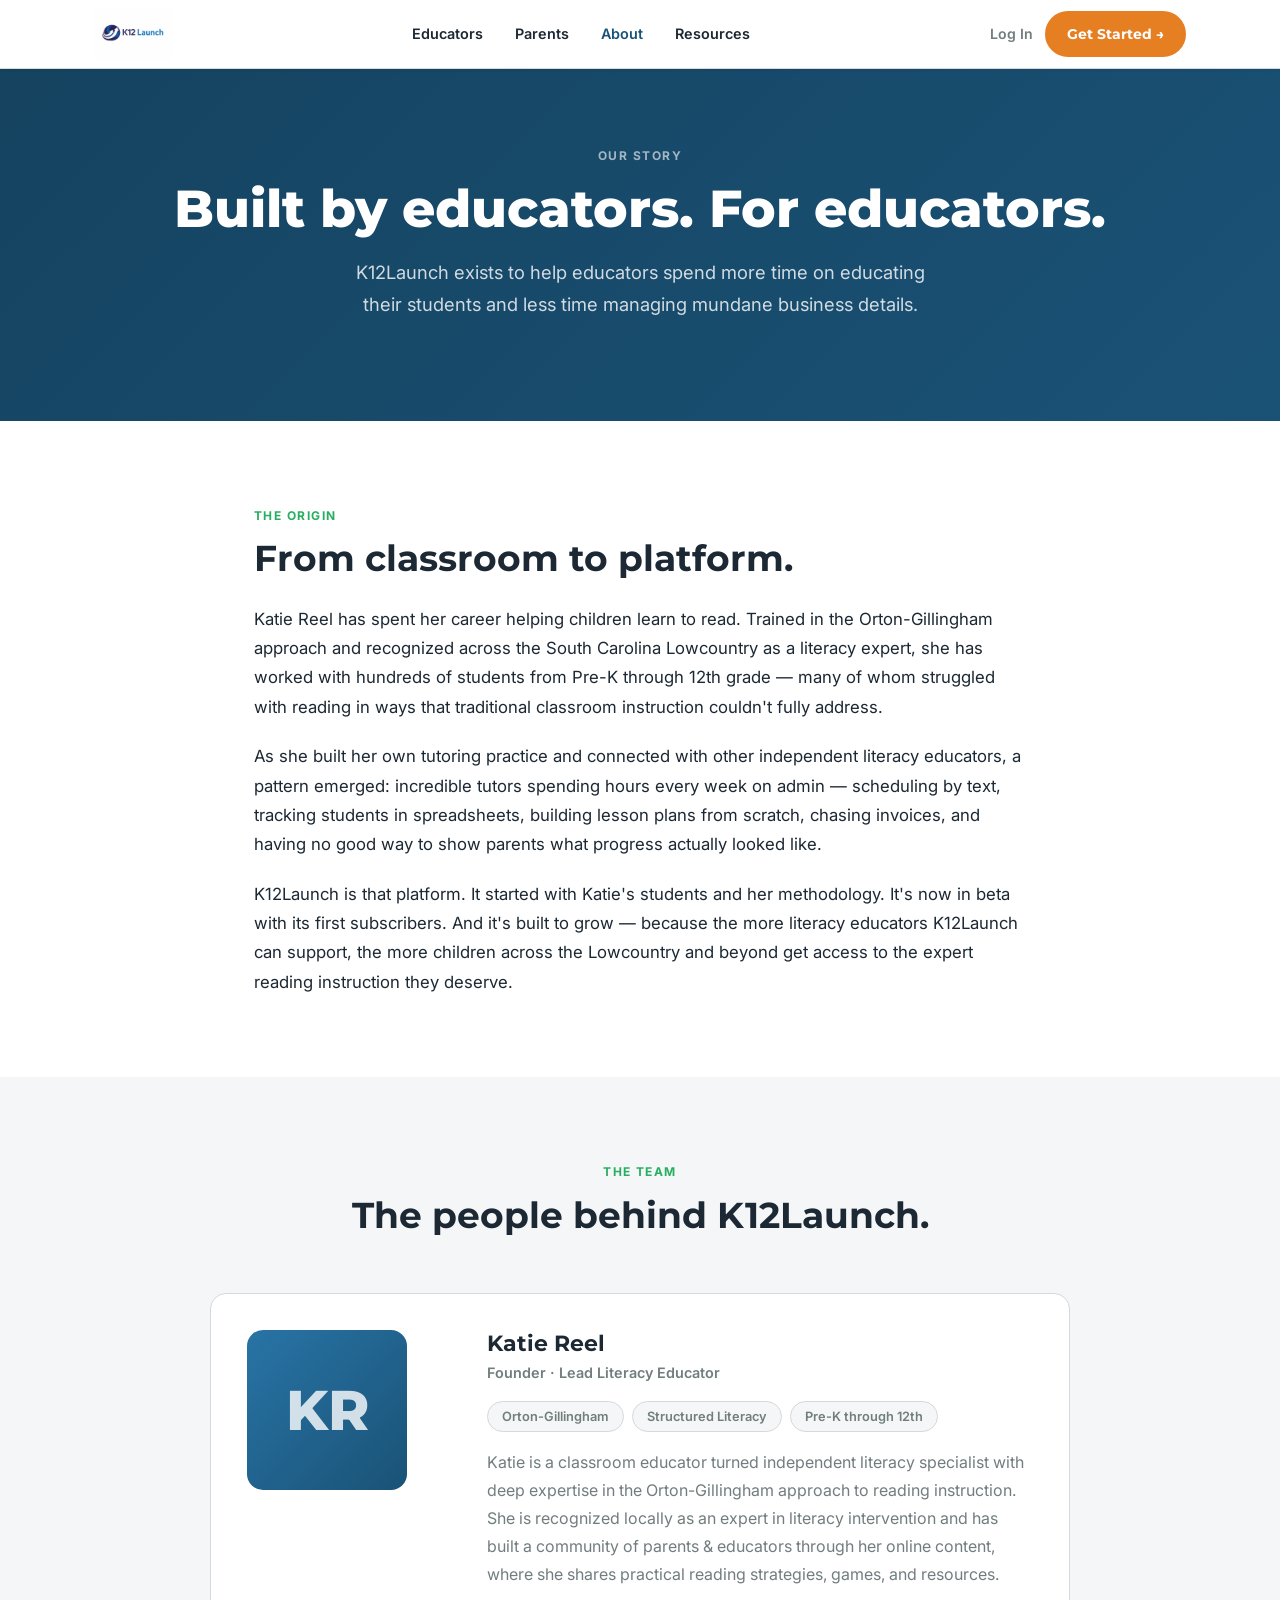
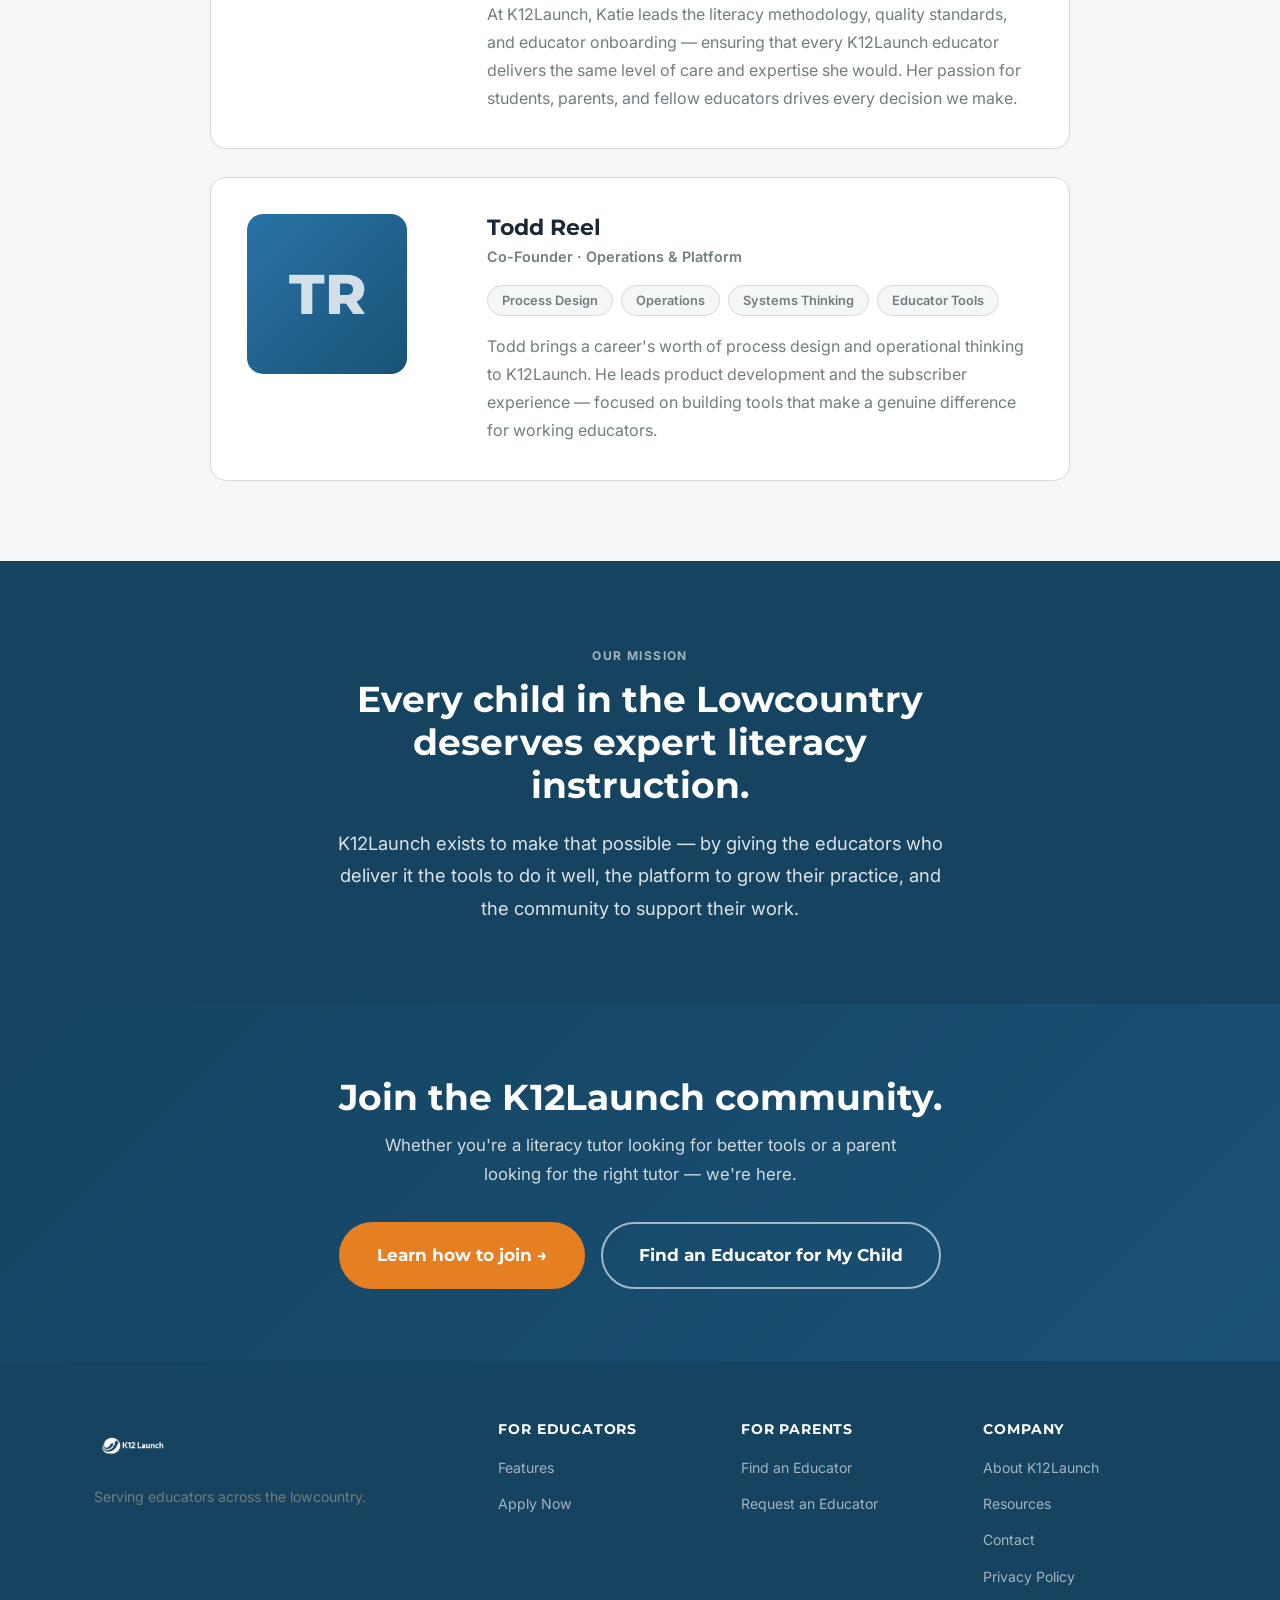
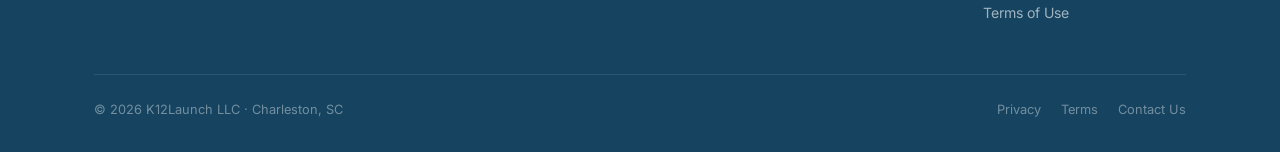
==== commit 91abb89e: "Hide pricing page and remove all pricing.html links sitewide pricing.html replaced with a redirect t" ====
--- a/about.html
+++ b/about.html
@@ -126,7 +126,7 @@
   <div class="container">
     <div class="footer-grid">
       <div class="footer-brand"><a href="index.html" class="nav-logo"><img src="assets/k12launch-brand-logo-transparent.png" alt="K12Launch" /></a><p class="footer-tagline">Serving educators across the lowcountry.</p></div>
-      <div class="footer-col"><h5>For Educators</h5><ul><li><a href="for-tutors.html">Features</a></li><li><a href="pricing.html">Pricing</a></li><li><a href="contact.html">Apply Now</a></li></ul></div>
+      <div class="footer-col"><h5>For Educators</h5><ul><li><a href="for-tutors.html">Features</a></li><li><a href="contact.html">Apply Now</a></li></ul></div>
       <div class="footer-col"><h5>For Parents</h5><ul><li><a href="for-parents.html">Find an Educator</a></li><li><a href="for-parents.html#parent-intake">Request an Educator</a></li></ul></div>
       <div class="footer-col"><h5>Company</h5><ul><li><a href="about.html">About K12Launch</a></li><li><a href="resources.html">Resources</a></li><li><a href="mailto:k12launch@gmail.com">Contact</a></li><li><a href="privacy.html">Privacy Policy</a></li><li><a href="terms.html">Terms of Use</a></li></ul></div>
     </div>
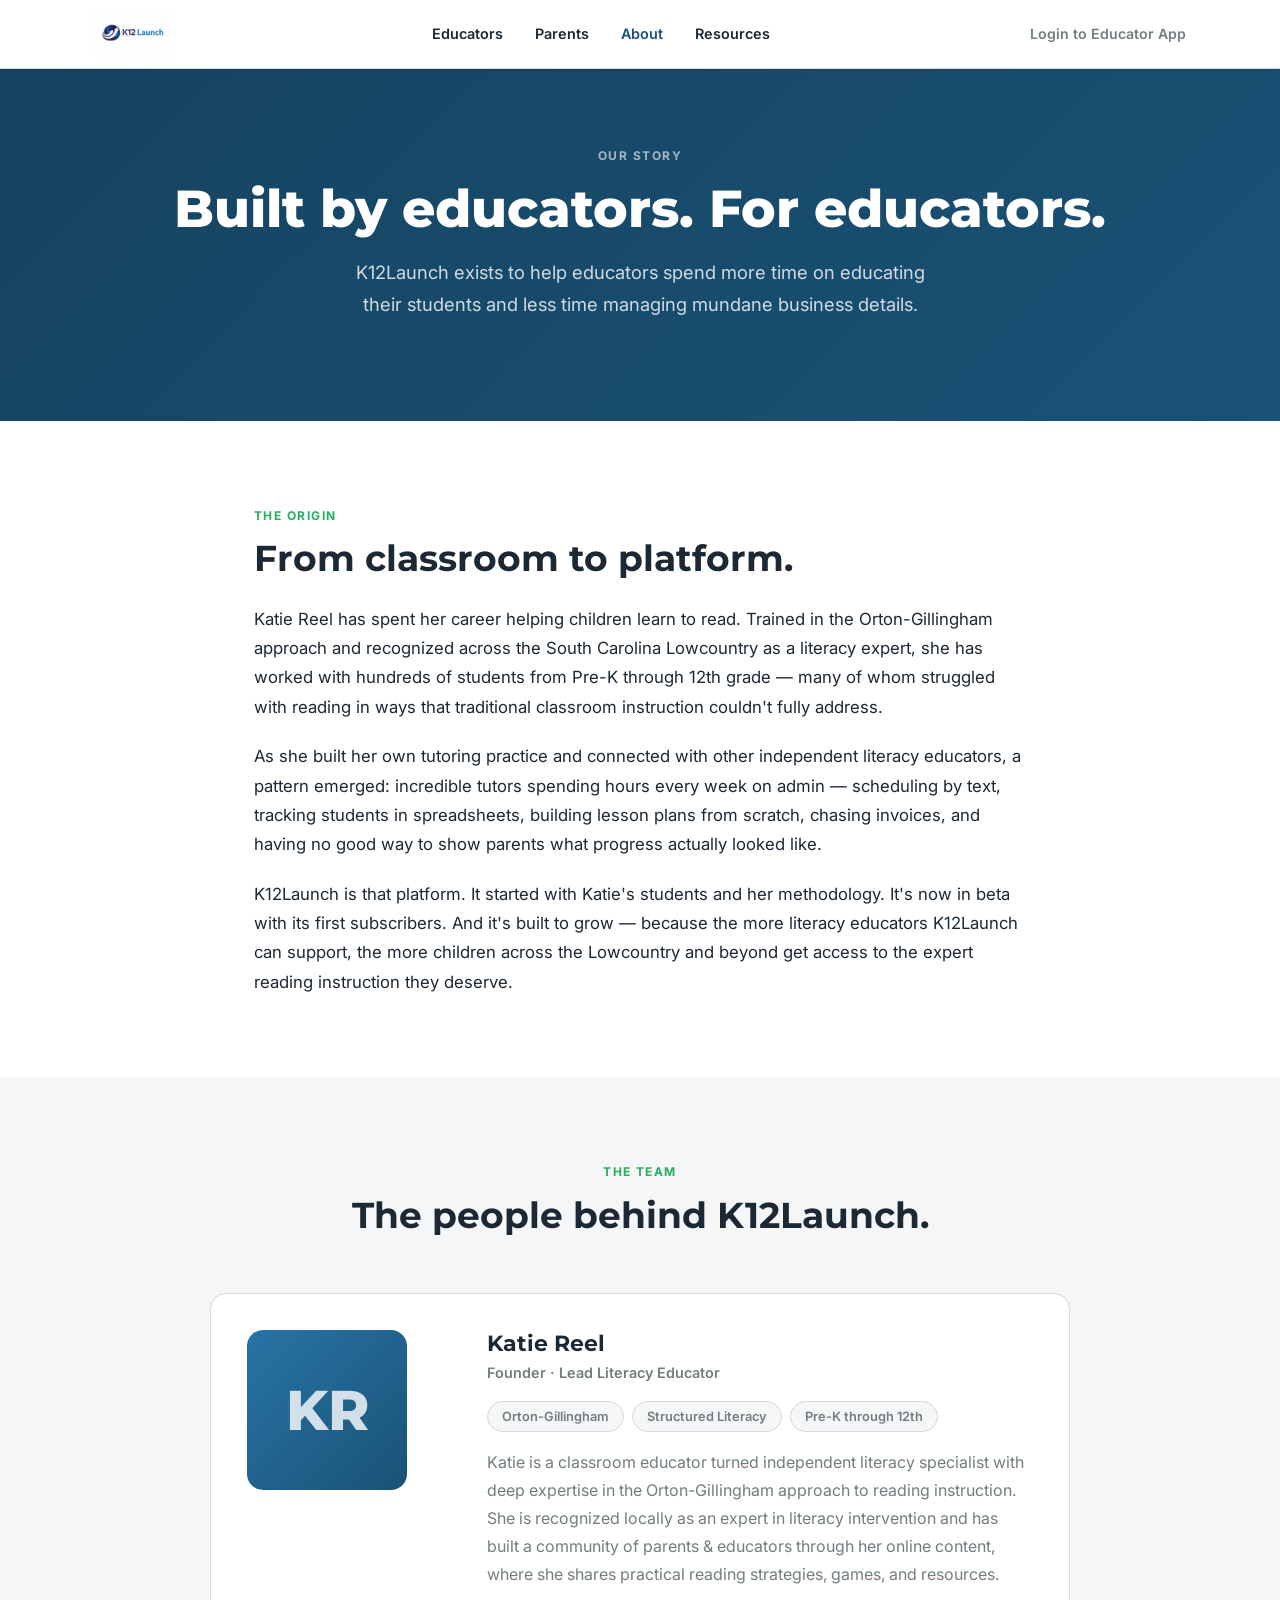
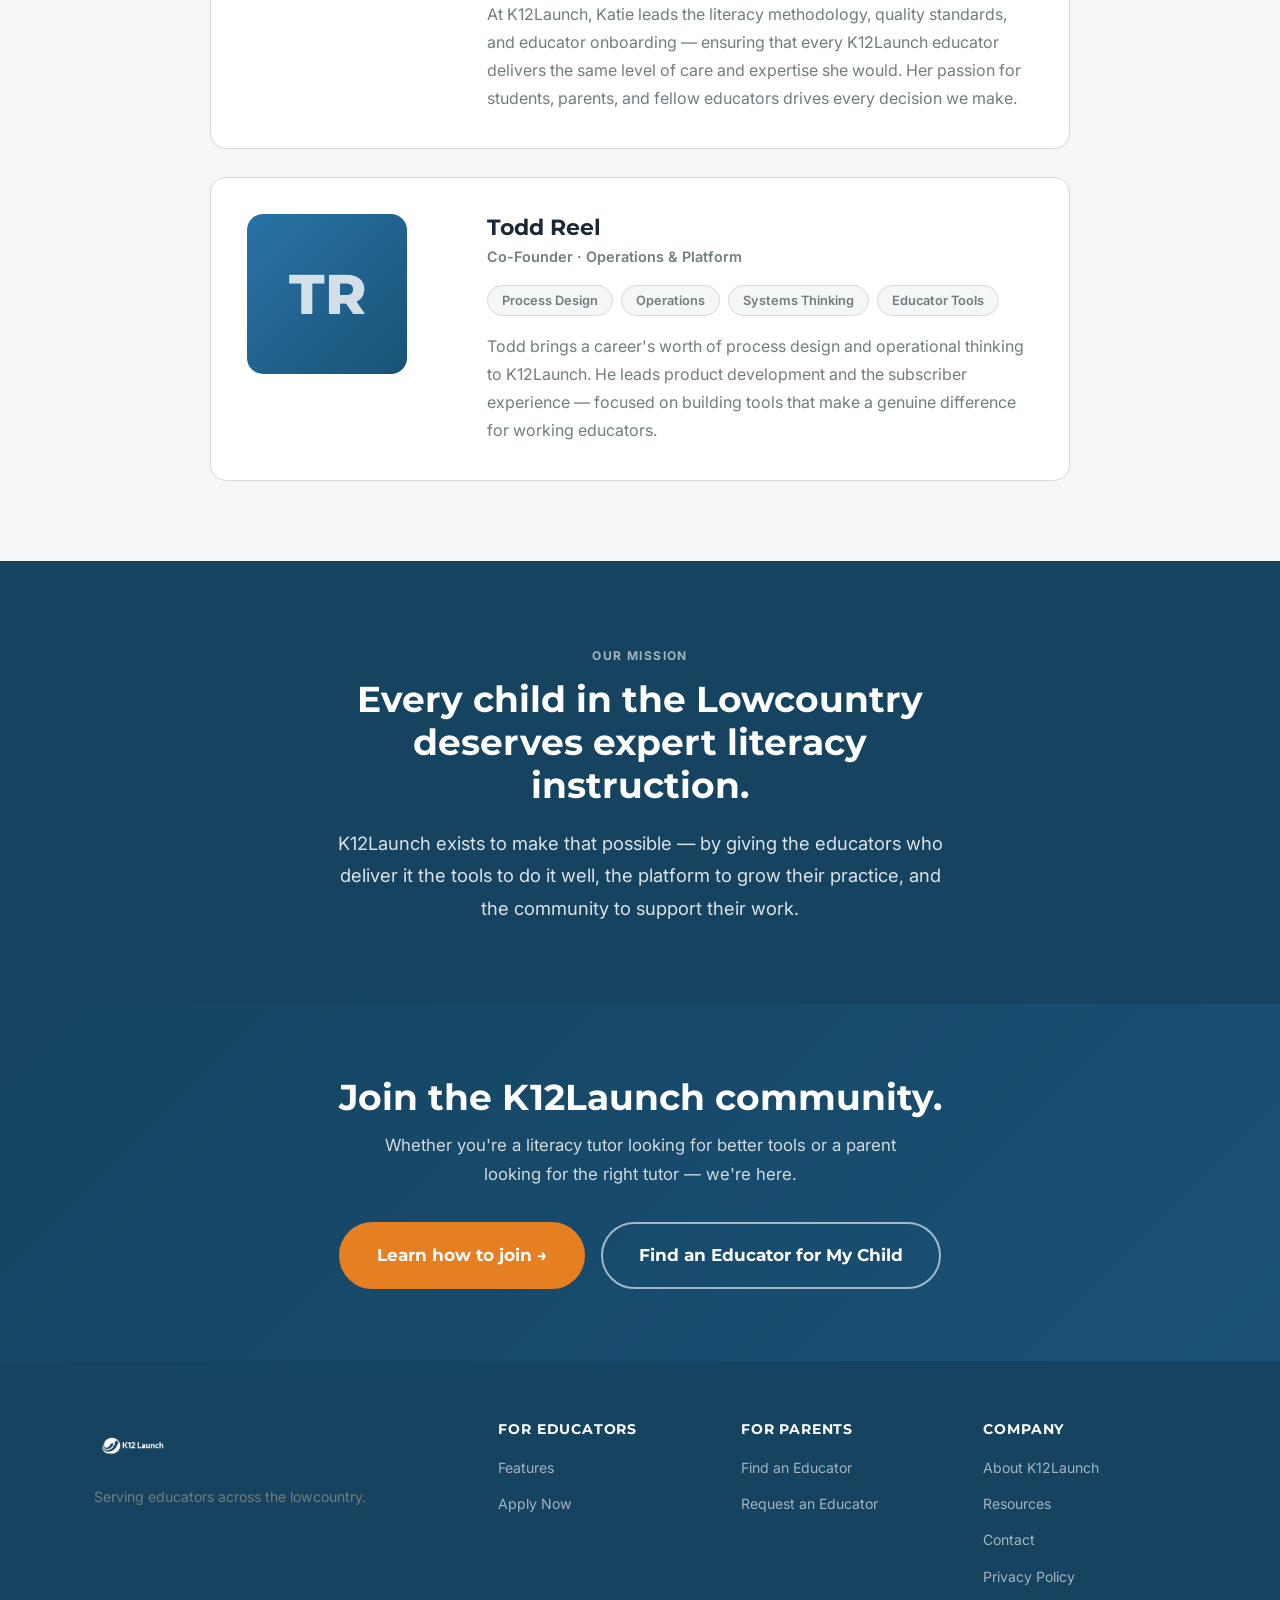
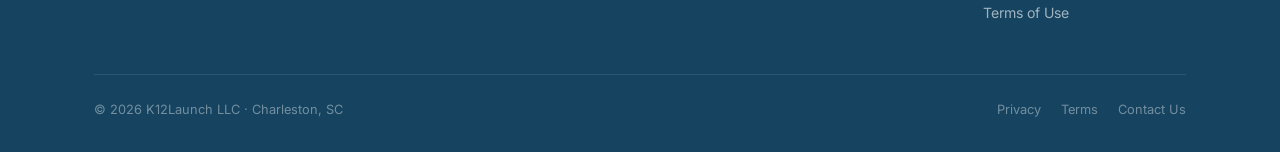
==== commit 7d761305: "august 2026 - educator app redirects redirects to educator app.  changes to buttons and what they ar" ====
--- a/about.html
+++ b/about.html
@@ -18,8 +18,7 @@
         <a href="about.html" class="active">About</a><a href="resources.html">Resources</a>
       </nav>
       <div class="nav-actions">
-        <a href="https://k12launchstudent.lovable.app" target="_blank" rel="noopener noreferrer" class="nav-login">Log In</a>
-        <a href="https://tally.so/r/obxk0M" target="_blank" rel="noopener noreferrer" class="btn btn-primary btn-sm">Get Started →</a>
+        <a href="https://educator.app.k12launch.com/" target="_blank" rel="noopener noreferrer" class="nav-login">Login to Educator App</a>
         <button class="nav-hamburger" aria-label="Toggle menu" aria-expanded="false"><span></span><span></span><span></span></button>
       </div>
     </div>
@@ -27,8 +26,7 @@
   <nav class="nav-mobile">
     <a href="for-tutors.html">Educators</a><a href="for-parents.html">Parents</a>
     <a href="about.html">About</a><a href="resources.html">Resources</a>
-    <a href="https://k12launchstudent.lovable.app" target="_blank" rel="noopener noreferrer">Log In</a>
-    <a href="https://tally.so/r/obxk0M" target="_blank" rel="noopener noreferrer" class="btn btn-primary">Get Started →</a>
+    <a href="https://educator.app.k12launch.com/" target="_blank" rel="noopener noreferrer">Login to Educator App</a>
   </nav>
 </header>
 
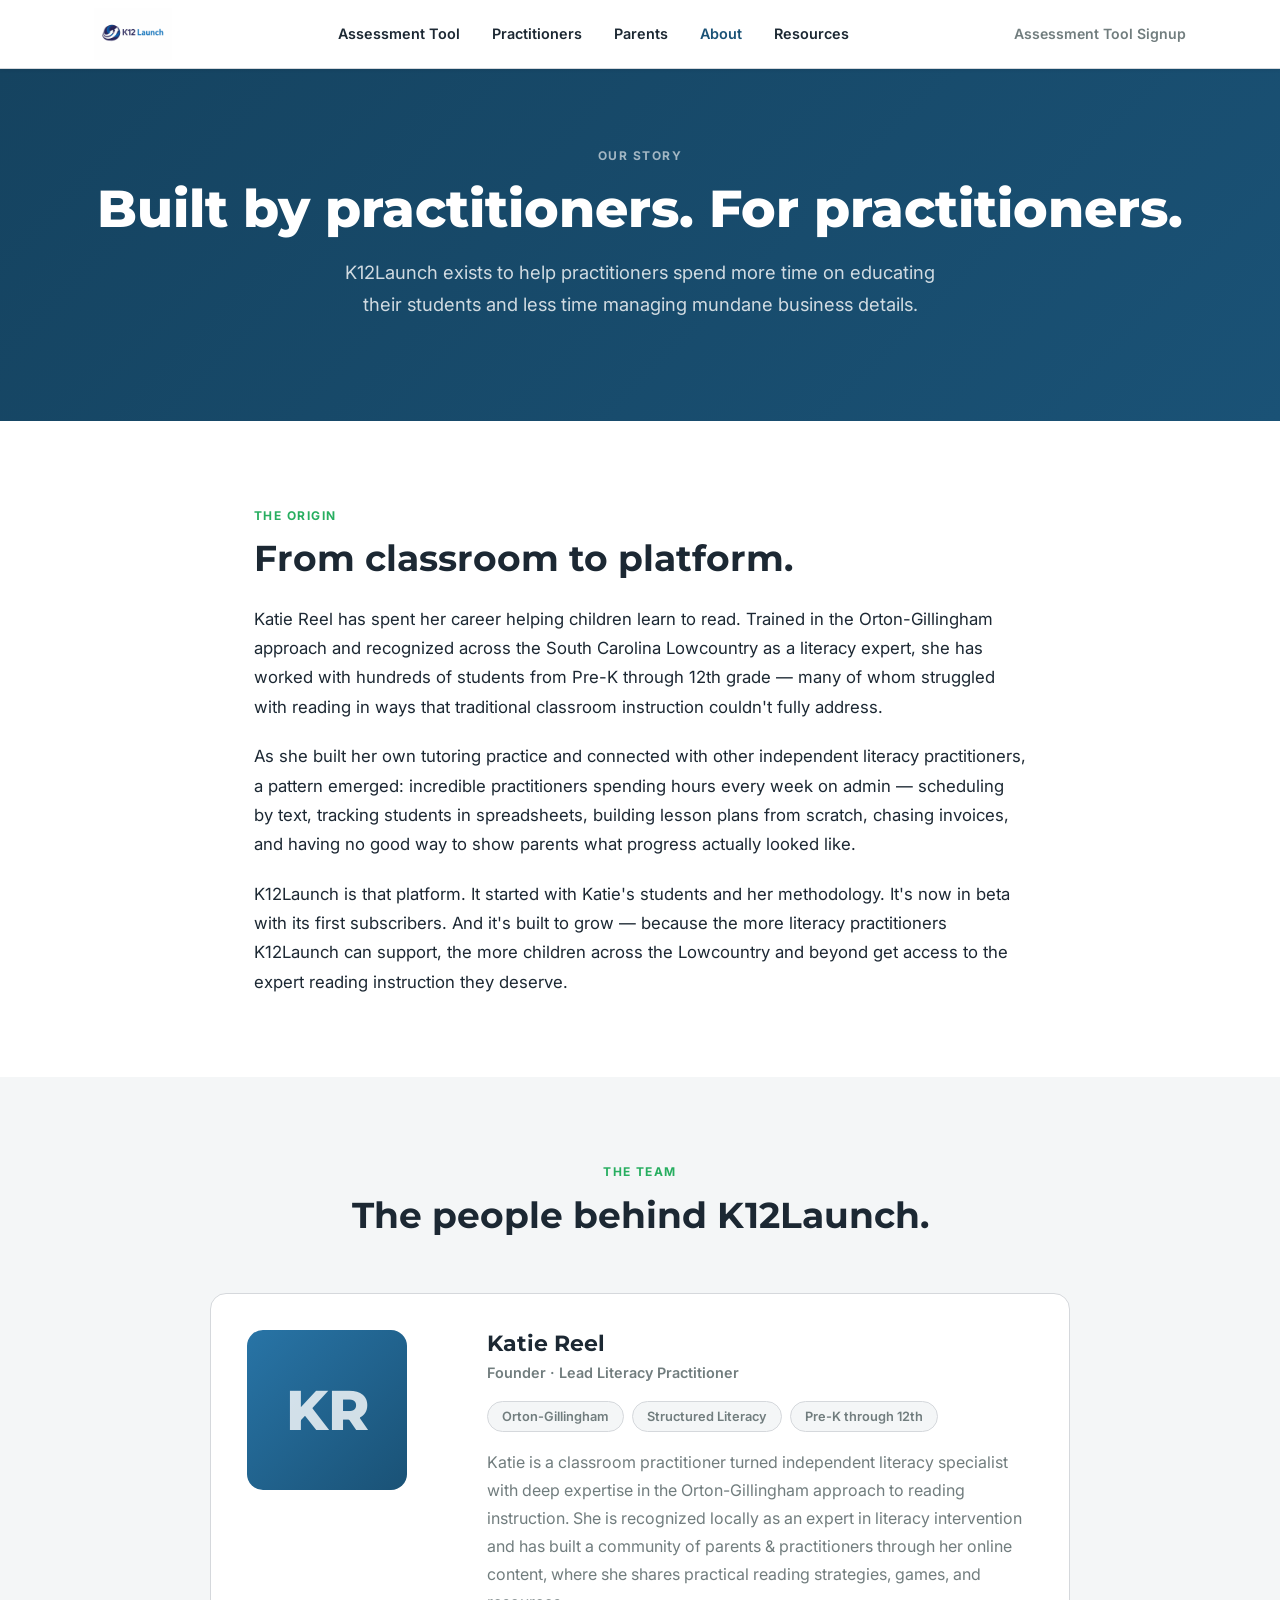
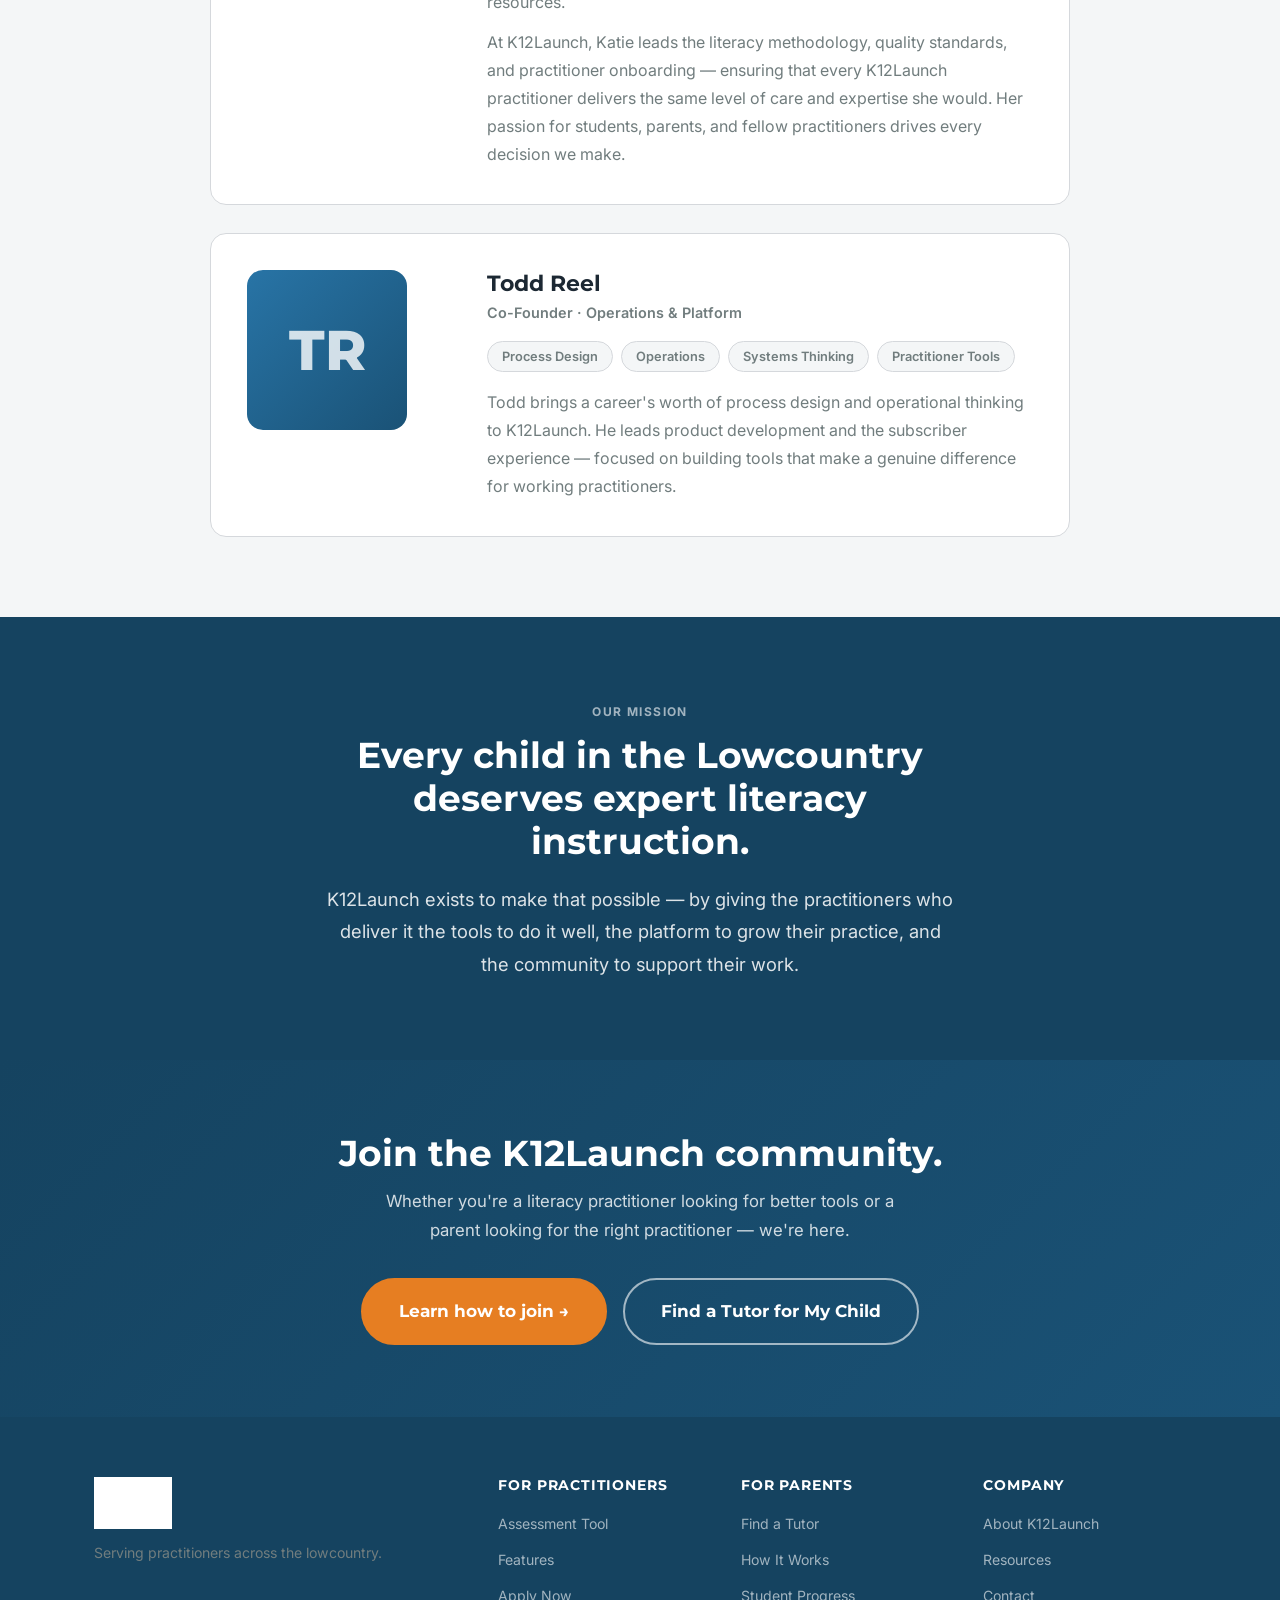
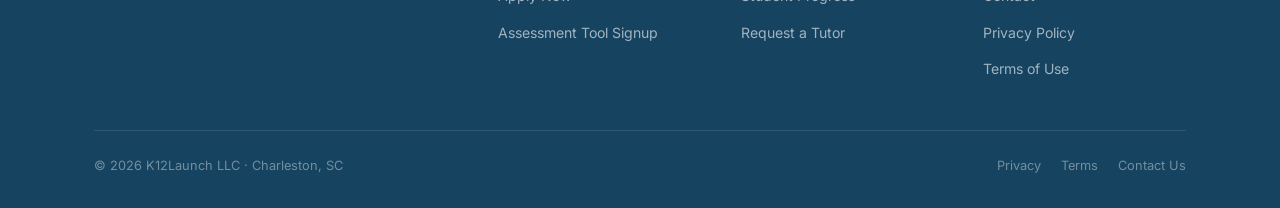
==== commit 13c027a5: "update-B_feedback from kate Updates made after a feedback session with kate about the website." ====
--- a/about.html
+++ b/about.html
@@ -3,8 +3,8 @@
 <head>
   <meta charset="UTF-8" />
   <meta name="viewport" content="width=device-width, initial-scale=1.0" />
-  <title>About K12Launch — Built by Literacy Educators | Charleston, SC</title>
-  <meta name="description" content="K12Launch was built by Katie Reel, an Orton-Gillingham literacy educator, and Todd Reel. Learn our story and our structured literacy methodology." />
+  <title>About K12Launch — Built by Literacy Practitioners | Charleston, SC</title>
+  <meta name="description" content="K12Launch was built by Katie Reel, an Orton-Gillingham literacy practitioner, and Todd Reel. Learn our story and our structured literacy methodology." />
   <link rel="stylesheet" href="css/styles.css" />
 </head>
 <body>
@@ -14,19 +14,19 @@
     <div class="nav-inner">
       <a href="index.html" class="nav-logo"><img src="assets/k12launch-brand-logo.png" alt="K12Launch" /></a>
       <nav class="nav-links">
-        <a href="for-tutors.html">Educators</a><a href="for-parents.html">Parents</a>
+        <a href="assessment-tool.html">Assessment Tool</a><a href="for-tutors.html">Practitioners</a><a href="for-parents.html">Parents</a>
         <a href="about.html" class="active">About</a><a href="resources.html">Resources</a>
       </nav>
       <div class="nav-actions">
-        <a href="https://educator.app.k12launch.com/" target="_blank" rel="noopener noreferrer" class="nav-login">Login to Educator App</a>
+        <a href="https://educator.app.k12launch.com/" target="_blank" rel="noopener noreferrer" class="nav-login">Assessment Tool Signup</a>
         <button class="nav-hamburger" aria-label="Toggle menu" aria-expanded="false"><span></span><span></span><span></span></button>
       </div>
     </div>
   </div>
   <nav class="nav-mobile">
-    <a href="for-tutors.html">Educators</a><a href="for-parents.html">Parents</a>
+    <a href="assessment-tool.html">Assessment Tool</a><a href="for-tutors.html">Practitioners</a><a href="for-parents.html">Parents</a>
     <a href="about.html">About</a><a href="resources.html">Resources</a>
-    <a href="https://educator.app.k12launch.com/" target="_blank" rel="noopener noreferrer">Login to Educator App</a>
+    <a href="https://educator.app.k12launch.com/" target="_blank" rel="noopener noreferrer">Assessment Tool Signup</a>
   </nav>
 </header>
 
@@ -34,8 +34,8 @@
 <section class="page-hero">
   <div class="container">
     <div class="section-label section-label--light">Our Story</div>
-    <h1>Built by educators. For educators.</h1>
-    <p class="lead">K12Launch exists to help educators spend more time on educating their students and less time managing mundane business details.</p>
+    <h1>Built by practitioners. For practitioners.</h1>
+    <p class="lead">K12Launch exists to help practitioners spend more time on educating their students and less time managing mundane business details.</p>
   </div>
 </section>
 
@@ -45,8 +45,8 @@
     <div class="section-label">The Origin</div>
     <h2 style="margin-bottom:24px">From classroom to platform.</h2>
     <p style="font-size:1.05rem;color:var(--text);margin-bottom:20px">Katie Reel has spent her career helping children learn to read. Trained in the Orton-Gillingham approach and recognized across the South Carolina Lowcountry as a literacy expert, she has worked with hundreds of students from Pre-K through 12th grade — many of whom struggled with reading in ways that traditional classroom instruction couldn't fully address.</p>
-    <p style="font-size:1.05rem;color:var(--text);margin-bottom:20px">As she built her own tutoring practice and connected with other independent literacy educators, a pattern emerged: incredible tutors spending hours every week on admin — scheduling by text, tracking students in spreadsheets, building lesson plans from scratch, chasing invoices, and having no good way to show parents what progress actually looked like.</p>
-    <p style="font-size:1.05rem;color:var(--text)">K12Launch is that platform. It started with Katie's students and her methodology. It's now in beta with its first subscribers. And it's built to grow — because the more literacy educators K12Launch can support, the more children across the Lowcountry and beyond get access to the expert reading instruction they deserve.</p>
+    <p style="font-size:1.05rem;color:var(--text);margin-bottom:20px">As she built her own tutoring practice and connected with other independent literacy practitioners, a pattern emerged: incredible practitioners spending hours every week on admin — scheduling by text, tracking students in spreadsheets, building lesson plans from scratch, chasing invoices, and having no good way to show parents what progress actually looked like.</p>
+    <p style="font-size:1.05rem;color:var(--text)">K12Launch is that platform. It started with Katie's students and her methodology. It's now in beta with its first subscribers. And it's built to grow — because the more literacy practitioners K12Launch can support, the more children across the Lowcountry and beyond get access to the expert reading instruction they deserve.</p>
   </div>
 </section>
 
@@ -66,14 +66,14 @@
         </div>
         <div>
           <h2 class="bio-name">Katie Reel</h2>
-          <div class="bio-title">Founder · Lead Literacy Educator</div>
+          <div class="bio-title">Founder · Lead Literacy Practitioner</div>
           <div class="bio-tags">
             <span class="bio-tag">Orton-Gillingham</span>
             <span class="bio-tag">Structured Literacy</span>
             <span class="bio-tag">Pre-K through 12th</span>
           </div>
-          <p>Katie is a classroom educator turned independent literacy specialist with deep expertise in the Orton-Gillingham approach to reading instruction. She is recognized locally as an expert in literacy intervention and has built a community of parents &amp; educators through her online content, where she shares practical reading strategies, games, and resources.</p>
-          <p style="margin-top:12px">At K12Launch, Katie leads the literacy methodology, quality standards, and educator onboarding — ensuring that every K12Launch educator delivers the same level of care and expertise she would. Her passion for students, parents, and fellow educators drives every decision we make.</p>
+          <p>Katie is a classroom practitioner turned independent literacy specialist with deep expertise in the Orton-Gillingham approach to reading instruction. She is recognized locally as an expert in literacy intervention and has built a community of parents &amp; practitioners through her online content, where she shares practical reading strategies, games, and resources.</p>
+          <p style="margin-top:12px">At K12Launch, Katie leads the literacy methodology, quality standards, and practitioner onboarding — ensuring that every K12Launch practitioner delivers the same level of care and expertise she would. Her passion for students, parents, and fellow practitioners drives every decision we make.</p>
         </div>
       </div>
 
@@ -89,9 +89,9 @@
             <span class="bio-tag">Process Design</span>
             <span class="bio-tag">Operations</span>
             <span class="bio-tag">Systems Thinking</span>
-            <span class="bio-tag">Educator Tools</span>
+            <span class="bio-tag">Practitioner Tools</span>
           </div>
-          <p>Todd brings a career's worth of process design and operational thinking to K12Launch. He leads product development and the subscriber experience — focused on building tools that make a genuine difference for working educators.</p>
+          <p>Todd brings a career's worth of process design and operational thinking to K12Launch. He leads product development and the subscriber experience — focused on building tools that make a genuine difference for working practitioners.</p>
         </div>
       </div>
     </div>
@@ -104,7 +104,7 @@
   <div class="container text-center" style="max-width:680px;margin:0 auto">
     <div class="section-label section-label--light">Our Mission</div>
     <h2 style="margin-bottom:20px">Every child in the Lowcountry deserves expert literacy instruction.</h2>
-    <p class="lead text-white" style="opacity:.85">K12Launch exists to make that possible — by giving the educators who deliver it the tools to do it well, the platform to grow their practice, and the community to support their work.</p>
+    <p class="lead text-white" style="opacity:.85">K12Launch exists to make that possible — by giving the practitioners who deliver it the tools to do it well, the platform to grow their practice, and the community to support their work.</p>
   </div>
 </section>
 
@@ -112,10 +112,10 @@
 <section class="cta-band">
   <div class="container">
     <h2>Join the K12Launch community.</h2>
-    <p>Whether you're a literacy tutor looking for better tools or a parent looking for the right tutor — we're here.</p>
+    <p>Whether you're a literacy practitioner looking for better tools or a parent looking for the right practitioner — we're here.</p>
     <div class="btn-group">
       <a href="contact.html" class="btn btn-primary btn-lg">Learn how to join →</a>
-      <a href="for-parents.html" class="btn btn-secondary btn-lg">Find an Educator for My Child</a>
+      <a href="for-parents.html" class="btn btn-secondary btn-lg">Find a Tutor for My Child</a>
     </div>
   </div>
 </section>
@@ -123,12 +123,49 @@
 <footer class="footer">
   <div class="container">
     <div class="footer-grid">
-      <div class="footer-brand"><a href="index.html" class="nav-logo"><img src="assets/k12launch-brand-logo-transparent.png" alt="K12Launch" /></a><p class="footer-tagline">Serving educators across the lowcountry.</p></div>
-      <div class="footer-col"><h5>For Educators</h5><ul><li><a href="for-tutors.html">Features</a></li><li><a href="contact.html">Apply Now</a></li></ul></div>
-      <div class="footer-col"><h5>For Parents</h5><ul><li><a href="for-parents.html">Find an Educator</a></li><li><a href="for-parents.html#parent-intake">Request an Educator</a></li></ul></div>
-      <div class="footer-col"><h5>Company</h5><ul><li><a href="about.html">About K12Launch</a></li><li><a href="resources.html">Resources</a></li><li><a href="mailto:k12launch@gmail.com">Contact</a></li><li><a href="privacy.html">Privacy Policy</a></li><li><a href="terms.html">Terms of Use</a></li></ul></div>
+      <div class="footer-brand">
+        <a href="index.html" class="nav-logo">
+          <img src="assets/k12launch-brand-logo.png" alt="K12Launch" />
+        </a>
+        <p class="footer-tagline">Serving practitioners across the lowcountry.</p>
+      </div>
+      <div class="footer-col">
+        <h5>For Practitioners</h5>
+        <ul>
+          <li><a href="assessment-tool.html">Assessment Tool</a></li>
+          <li><a href="for-tutors.html">Features</a></li>
+          <li><a href="contact.html">Apply Now</a></li>
+          <li><a href="https://educator.app.k12launch.com/" target="_blank" rel="noopener noreferrer">Assessment Tool Signup</a></li>
+        </ul>
+      </div>
+      <div class="footer-col">
+        <h5>For Parents</h5>
+        <ul>
+          <li><a href="for-parents.html">Find a Tutor</a></li>
+          <li><a href="for-parents.html#how-it-works">How It Works</a></li>
+          <li><a href="for-parents.html#progress">Student Progress</a></li>
+          <li><a href="for-parents.html#parent-intake">Request a Tutor</a></li>
+        </ul>
+      </div>
+      <div class="footer-col">
+        <h5>Company</h5>
+        <ul>
+          <li><a href="about.html">About K12Launch</a></li>
+          <li><a href="resources.html">Resources</a></li>
+          <li><a href="mailto:k12launch@gmail.com">Contact</a></li>
+          <li><a href="privacy.html">Privacy Policy</a></li>
+          <li><a href="terms.html">Terms of Use</a></li>
+        </ul>
+      </div>
     </div>
-    <div class="footer-bottom"><span>© 2026 K12Launch LLC · Charleston, SC</span><div class="footer-bottom-links"><a href="privacy.html">Privacy</a><a href="terms.html">Terms</a><a href="mailto:k12launch@gmail.com">Contact Us</a></div></div>
+    <div class="footer-bottom">
+      <span>© 2026 K12Launch LLC · Charleston, SC</span>
+      <div class="footer-bottom-links">
+        <a href="privacy.html">Privacy</a>
+        <a href="terms.html">Terms</a>
+        <a href="mailto:k12launch@gmail.com">Contact Us</a>
+      </div>
+    </div>
   </div>
 </footer>
 <script src="js/main.js"></script>
